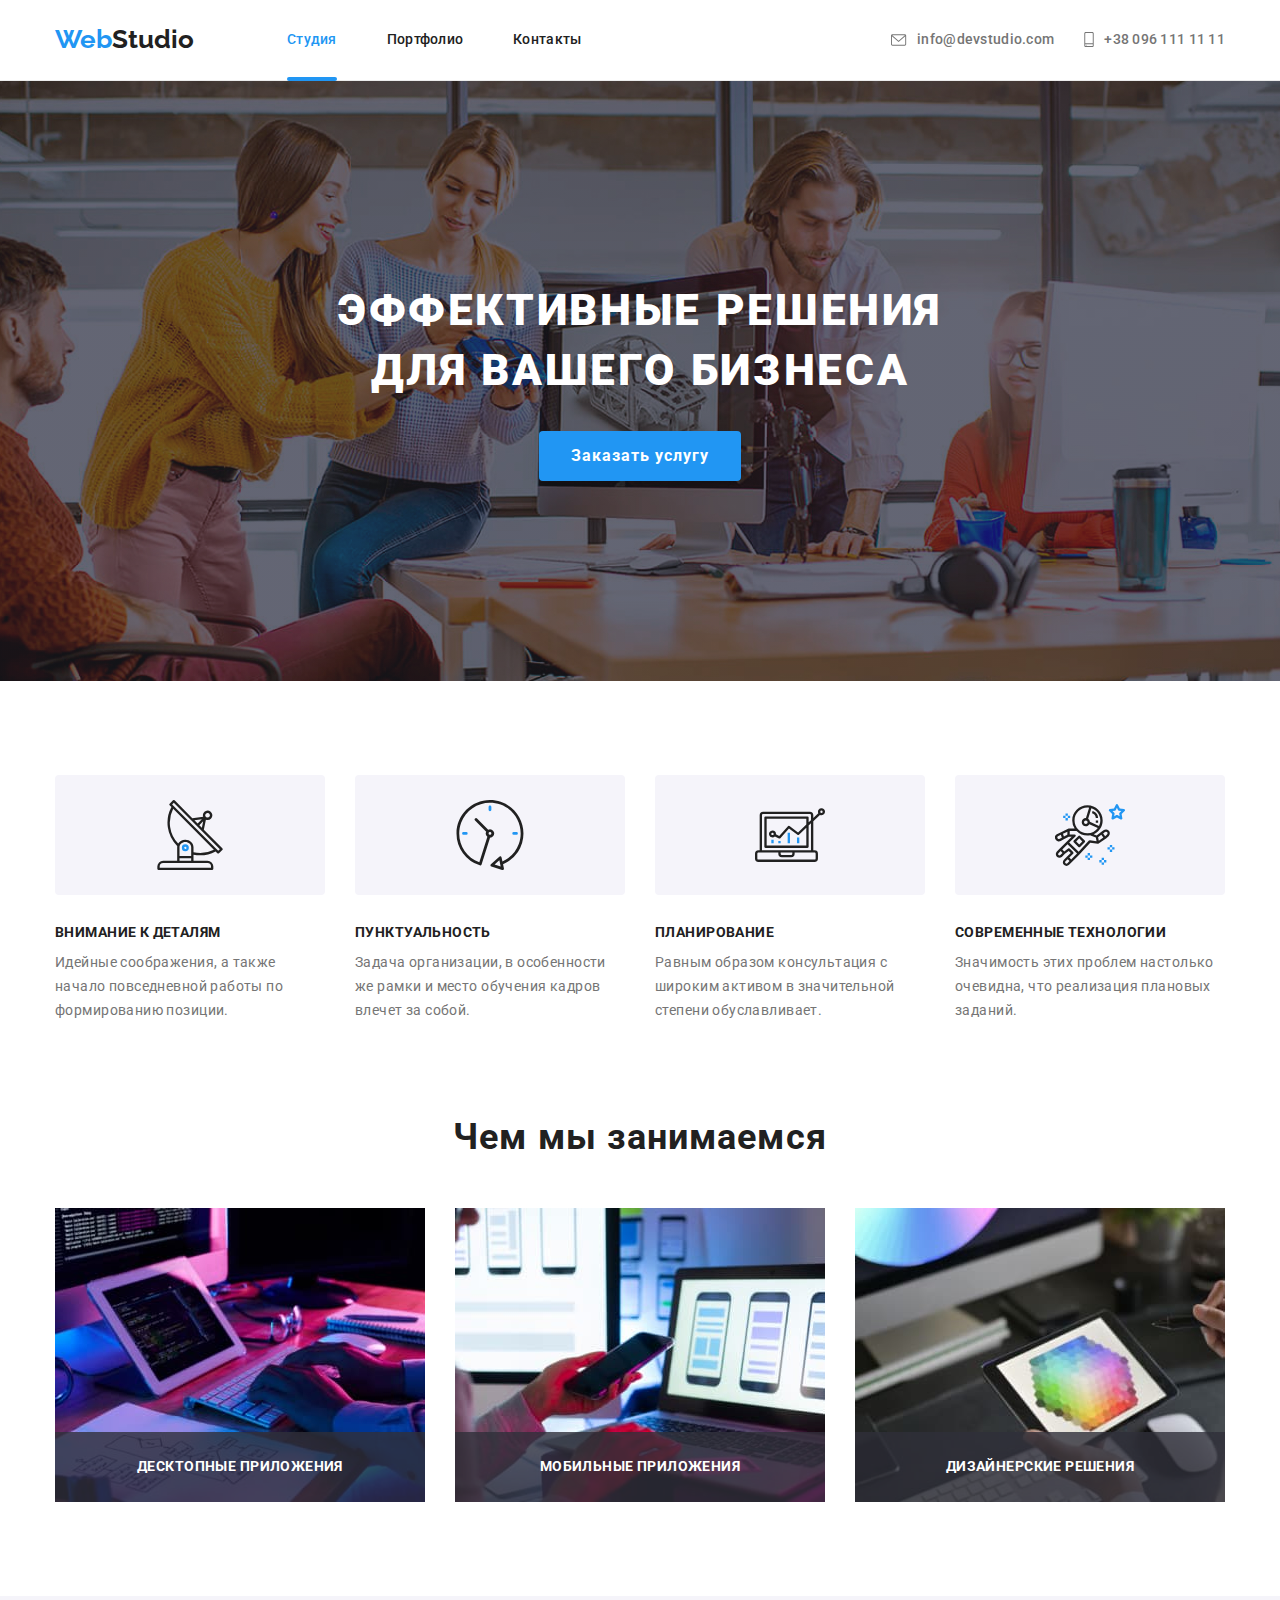
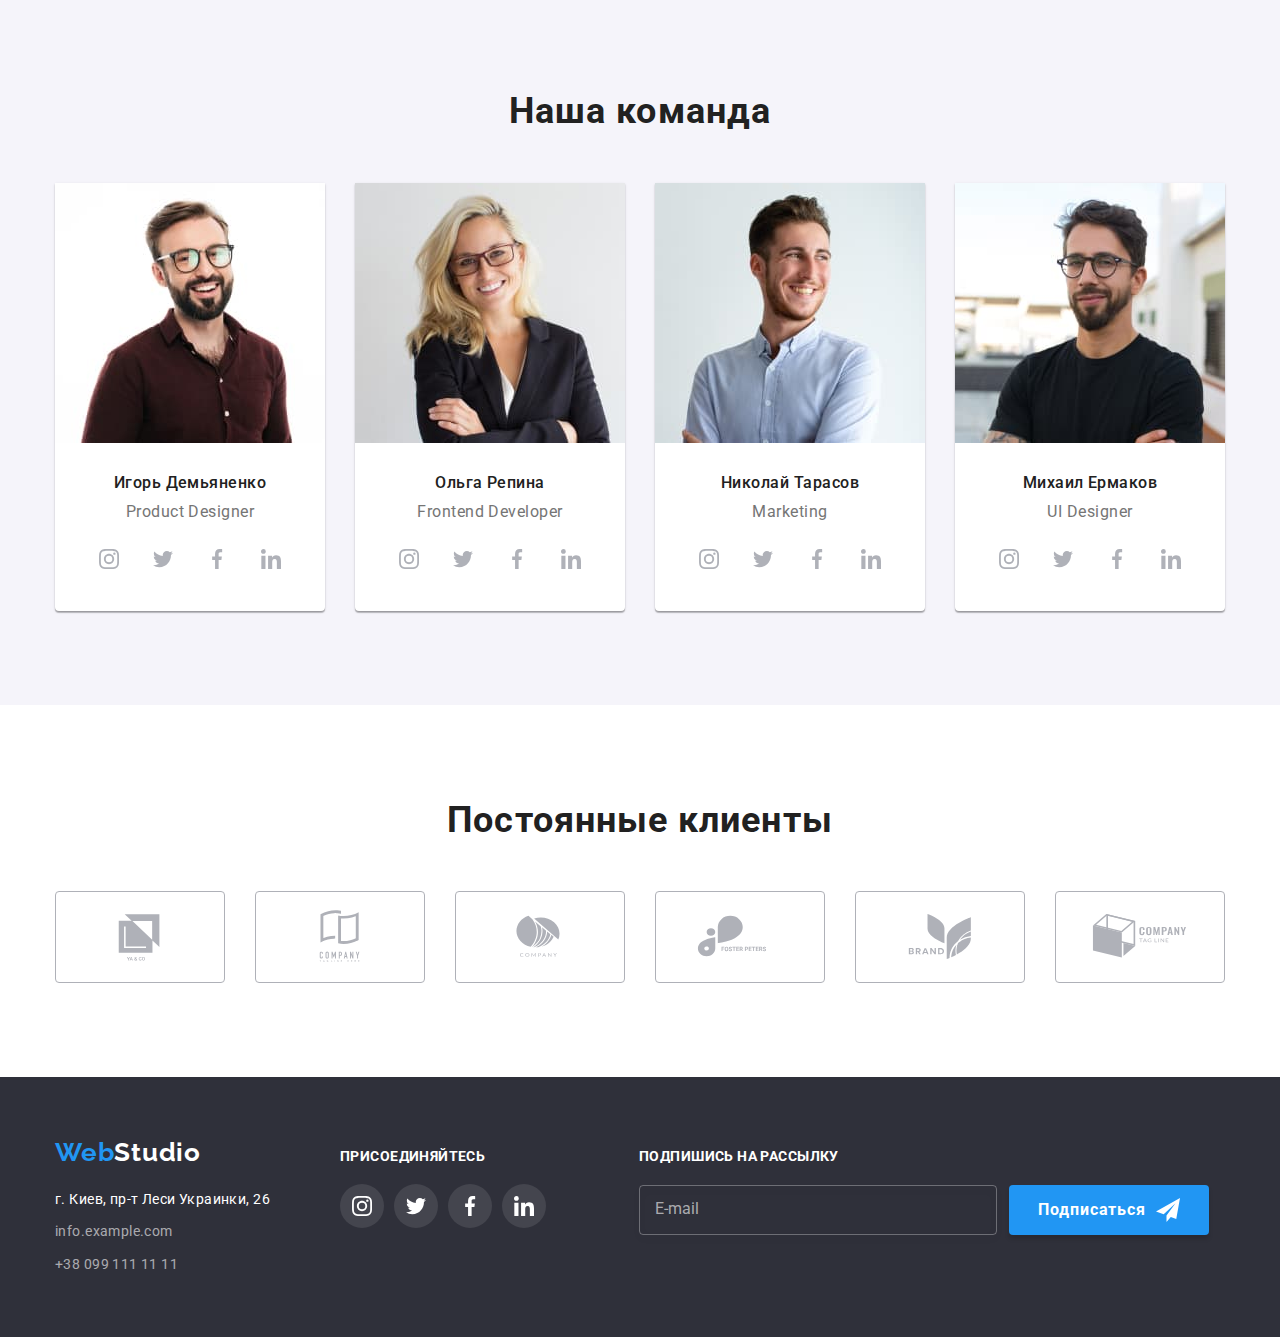
==== index.html @ 5f8ad471 "Initial commit" ====
<!DOCTYPE html>
<html lang="ru">
  <head>
    <meta charset="UTF-8" />
    <meta http-equiv="X-UA-Compatible" content="IE=edge" />
    <meta name="viewport" content="width=device-width, initial-scale=1.0" />
    <title>Студия</title>
    <link
      rel="stylesheet"
      href="https://cdnjs.cloudflare.com/ajax/libs/modern-normalize/1.1.0/modern-normalize.min.css"
      integrity="sha512-wpPYUAdjBVSE4KJnH1VR1HeZfpl1ub8YT/NKx4PuQ5NmX2tKuGu6U/JRp5y+Y8XG2tV+wKQpNHVUX03MfMFn9Q=="
      crossorigin="anonymous"
      referrerpolicy="no-referrer"
    />
    <link
      rel="stylesheet"
      href="https://cdnjs.cloudflare.com/ajax/libs/animate.css/4.1.1/animate.min.css"
    />
    <link link rel="stylesheet" href="./css/styles.css" />
    <link link rel="preconnect" href="https://fonts.googleapis.com" />
    <link link rel="preconnect" href="https://fonts.gstatic.com" crossorigin />
    <link
      link
      href="https://fonts.googleapis.com/css2?family=Raleway:wght@700&family=Roboto:wght@400;500;700;900&display=swap"
      rel="stylesheet"
    />
  </head>

  <body data-boody>
    <!--Header-->
    <header class="header">
      <div class="container container-top-line">
        <a class="logo header-logo link" href="./index.html">
          <span class="logo-accent">Web</span>Studio
        </a>
        <div class="header-content">
          <nav class="nav">
            <ul class="nav-list list">
              <li class="nav-list-item">
                <a class="nav-link link nav-link-active" href="./index.html"
                  >Студия</a
                >
              </li>
              <li class="nav-list-item">
                <a class="nav-link link" href="./portfolio.html">Портфолио</a>
              </li>
              <li class="nav-list-item">
                <a class="nav-link link" href="#contacts">Контакты</a>
              </li>
            </ul>
          </nav>
          <ul class="top-menu-contacts-list list">
            <li class="top-menu-contacts-item">
              <a
                class="top-menu-contacts-link link"
                href="mailto:info@devstudio.com"
              >
                <svg
                  class="top-menu-contacts-icon icon-envelope"
                  width="16px"
                  height="12px"
                >
                  <use href="./images/icons.svg#icon-envelope"></use>
                </svg>
                info@devstudio.com
              </a>
            </li>
            <li class="top-menu-contacts-item">
              <a class="top-menu-contacts-link link" href="tel:+380961111111">
                <svg
                  class="top-menu-contacts-icon icon-smartphone"
                  width="10px"
                  height="16px"
                >
                  <use href="./images/icons.svg#icon-smartphone"></use></svg
                >+38 096 111 11 11</a
              >
            </li>
          </ul>
        </div>
      </div>
    </header>
    <main class="main content">
      <!--Hero section -->
      <section class="hero">
        <div class="container hero-container">
          <h1 class="hero-title">Эффективные решения для вашего бизнеса</h1>
          <button type="button" class="hero-button btn" data-modal-open>
            Заказать услугу
          </button>
        </div>
      </section>
      <!--Benefits Section-->
      <section class="benefits section">
        <div class="container benefits-container">
          <h2 class="section-title hidden">Особенности</h2>
          <!--скрыто-->
          <ul class="benefits-list list">
            <!--benefits item 1-->
            <li class="benefits-item">
              <div class="benefits-svg-container">
                <svg class="benefits-item-icon" width="70px" height="70px">
                  <use href="./images/icons.svg#icon-antenna"></use>
                </svg>
              </div>
              <p class="benefits-item-title item-title">Внимание к деталям</p>
              <p class="benefits-item-text">
                Идейные соображения, а также начало повседневной работы по
                формированию позиции.
              </p>
            </li>
            <!--benefits item 2-->
            <li class="benefits-item">
              <div class="benefits-svg-container">
                <svg class="benefits-item-icon" width="70px" height="70px">
                  <use href="./images/icons.svg#icon-clock"></use>
                </svg>
              </div>
              <p class="benefits-item-title item-title">Пунктуальность</p>
              <p class="benefits-item-text">
                Задача организации, в особенности же рамки и место обучения
                кадров влечет за собой.
              </p>
            </li>
            <!--benefits item 3-->
            <li class="benefits-item">
              <div class="benefits-svg-container">
                <svg class="benefits-item-icon" width="70px" height="70px">
                  <use href="./images/icons.svg#icon-diagram"></use>
                </svg>
              </div>
              <p class="benefits-item-title item-title">Планирование</p>
              <p class="benefits-item-text">
                Равным образом консультация с широким активом в значительной
                степени обуславливает.
              </p>
            </li>
            <!--benefits item 4-->
            <li class="benefits-item">
              <div class="benefits-svg-container">
                <svg class="benefits-item-icon" width="70px" height="70px">
                  <use href="./images/icons.svg#icon-astronaut"></use>
                </svg>
              </div>
              <p class="benefits-item-title item-title">
                Современные технологии
              </p>
              <p class="benefits-item-text">
                Значимость этих проблем настолько очевидна, что реализация
                плановых заданий.
              </p>
            </li>
          </ul>
        </div>
      </section>
      <!--Activities Section-->
      <section class="activities section">
        <div class="container activities-container">
          <h2 class="section-title">Чем мы занимаемся</h2>
          <ul class="activities-list list">
            <li class="activities-item">
              <img
                class="activities-img"
                src="./images/Activities/box1.jpg"
                alt="box1"
                width="370"
                height="294"
              />
              <h3 class="activities-item-title item-title">
                Десктопные приложения
              </h3>
            </li>
            <li class="activities-item">
              <img
                class="activities-img"
                src=".//images/Activities/box2.jpg"
                alt="box2"
                width="370"
                height="294"
              />
              <h3 class="activities-item-title item-title">
                Мобильные приложения
              </h3>
            </li>
            <li class="activities-item">
              <img
                class="activities-img"
                src="./images/Activities/box3.jpg"
                alt="box3"
                width="370"
                height="294"
              />
              <h3 class="activities-item-title item-title">
                Дизайнерские решения
              </h3>
            </li>
          </ul>
        </div>
      </section>
      <!--Team Section-->
      <section class="team section">
        <div class="container team-container">
          <h2 class="section-title">Наша команда</h2>
          <ul class="team-list list">
            <!--Team-card 1-->
            <li class="team-card">
              <img
                src="./images/team/productdesigner.jpg"
                alt="Игорь Демьяненко"
                class="team-img"
                width="270"
                height="260"
              />
              <h3 class="team-card-name">Игорь Демьяненко</h3>
              <p lang="en" class="team-card-position">Product Designer</p>
              <ul class="social-links list">
                <li class="social-links-item">
                  <a
                    class="social-link"
                    href="#"
                    aria-label="Instagram"
                    target="-blank"
                    rel="noopener noreferrer"
                    target="-blank"
                    rel="noopener noreferrer"
                  >
                    <svg class="social-link-icon" width="20px" height="20px">
                      <use href="./images/icons.svg#icon-instagram"></use>
                    </svg>
                  </a>
                </li>
                <li class="social-links-item">
                  <a
                    href="#"
                    class="social-link"
                    aria-label="Twitter"
                    target="-blank"
                    rel="noopener noreferrer"
                  >
                    <svg class="social-link-icon" width="20px" height="20px">
                      <use href="./images/icons.svg#icon-twitter"></use>
                    </svg>
                  </a>
                </li>
                <li class="social-links-item">
                  <a
                    href="#"
                    class="social-link"
                    aria-label="Facebook"
                    target="-blank"
                    rel="noopener noreferrer"
                  >
                    <svg class="social-link-icon" width="20px" height="20px">
                      <use href="./images/icons.svg#icon-facebook"></use>
                    </svg>
                  </a>
                </li>
                <li class="social-links-item">
                  <a
                    href="#"
                    class="social-link"
                    aria-label="Linkedin"
                    target="-blank"
                    rel="noopener noreferrer"
                  >
                    <svg class="social-link-icon" width="20px" height="20px">
                      <use href="./images/icons.svg#icon-linkedin"></use>
                    </svg>
                  </a>
                </li>
              </ul>
            </li>
            <!--Team-card 2-->
            <li class="team-card">
              <img
                src="./images/team/fronenddeveloper.jpg"
                alt="Ольга Репина"
                class="team-img"
                width="270"
                height="260"
              />
              <h3 class="team-card-name">Ольга Репина</h3>
              <p lang="en" class="team-card-position">Frontend Developer</p>
              <ul class="social-links list">
                <li class="social-links-item">
                  <a
                    class="social-link"
                    href="#"
                    aria-label="Instagram"
                    target="-blank"
                    rel="noopener noreferrer"
                  >
                    <svg class="social-link-icon" width="20px" height="20px">
                      <use href="./images/icons.svg#icon-instagram"></use>
                    </svg>
                  </a>
                </li>
                <li class="social-links-item">
                  <a
                    href="#"
                    class="social-link"
                    aria-label="Twitter"
                    target="-blank"
                    rel="noopener noreferrer"
                  >
                    <svg class="social-link-icon" width="20px" height="20px">
                      <use href="./images/icons.svg#icon-twitter"></use>
                    </svg>
                  </a>
                </li>
                <li class="social-links-item">
                  <a
                    href="#"
                    class="social-link"
                    aria-label="Facebook"
                    target="-blank"
                    rel="noopener noreferrer"
                  >
                    <svg class="social-link-icon" width="20px" height="20px">
                      <use href="./images/icons.svg#icon-facebook"></use>
                    </svg>
                  </a>
                </li>
                <li class="social-links-item">
                  <a
                    href="#"
                    class="social-link"
                    aria-label="Linkedin"
                    target="-blank"
                    rel="noopener noreferrer"
                  >
                    <svg class="social-link-icon" width="20px" height="20px">
                      <use href="./images/icons.svg#icon-linkedin"></use>
                    </svg>
                  </a>
                </li>
              </ul>
            </li>
            <!--Team-card 3-->
            <li class="team-card">
              <img
                src="./images/team/marketing.jpg"
                alt="Николай Тарасов"
                class="team-img"
                width="270"
                height="260"
              />
              <h3 class="team-card-name">Николай Тарасов</h3>
              <p lang="en" class="team-card-position">Marketing</p>
              <ul class="social-links list">
                <li class="social-links-item">
                  <a
                    class="social-link"
                    href="#"
                    aria-label="Instagram"
                    target="-blank"
                    rel="noopener noreferrer"
                  >
                    <svg class="social-link-icon" width="20px" height="20px">
                      <use href="./images/icons.svg#icon-instagram"></use>
                    </svg>
                  </a>
                </li>
                <li class="social-links-item">
                  <a
                    href="#"
                    class="social-link"
                    aria-label="Twitter"
                    target="-blank"
                    rel="noopener noreferrer"
                  >
                    <svg class="social-link-icon" width="20px" height="20px">
                      <use href="./images/icons.svg#icon-twitter"></use>
                    </svg>
                  </a>
                </li>
                <li class="social-links-item">
                  <a
                    href="#"
                    class="social-link"
                    aria-label="Facebook"
                    target="-blank"
                    rel="noopener noreferrer"
                  >
                    <svg class="social-link-icon" width="20px" height="20px">
                      <use href="./images/icons.svg#icon-facebook"></use>
                    </svg>
                  </a>
                </li>
                <li class="social-links-item">
                  <a
                    href="#"
                    class="social-link"
                    aria-label="Linkedin"
                    target="-blank"
                    rel="noopener noreferrer"
                  >
                    <svg class="social-link-icon" width="20px" height="20px">
                      <use href="./images/icons.svg#icon-linkedin"></use>
                    </svg>
                  </a>
                </li>
              </ul>
            </li>
            <!--Team-card 4-->
            <li class="team-card">
              <img
                src="./images/team/uidesigner.jpg"
                alt="Михаил Ермаков"
                class="team-img"
                width="270"
                height="260"
              />
              <h3 class="team-card-name">Михаил Ермаков</h3>
              <p lang="en" class="team-card-position">UI Designer</p>
              <ul class="social-links list">
                <li class="social-links-item">
                  <a
                    class="social-link"
                    href="#"
                    aria-label="Instagram"
                    target="-blank"
                    rel="noopener noreferrer"
                  >
                    <svg class="social-link-icon" width="20px" height="20px">
                      <use href="./images/icons.svg#icon-instagram"></use>
                    </svg>
                  </a>
                </li>
                <li class="social-links-item">
                  <a href="#" class="social-link" aria-label="Twitter">
                    <svg class="social-link-icon" width="20px" height="20px">
                      <use
                        href="./images/icons.svg#icon-twitter"
                        target="-blank"
                        rel="noopener noreferrer"
                      ></use>
                    </svg>
                  </a>
                </li>
                <li class="social-links-item">
                  <a
                    href="#"
                    class="social-link"
                    aria-label="Facebook"
                    target="-blank"
                    rel="noopener noreferrer"
                  >
                    <svg class="social-link-icon" width="20px" height="20px">
                      <use href="./images/icons.svg#icon-facebook"></use>
                    </svg>
                  </a>
                </li>
                <li class="social-links-item">
                  <a
                    href="#"
                    class="social-link"
                    aria-label="Linkedin"
                    target="-blank"
                    rel="noopener noreferrer"
                  >
                    <svg class="social-link-icon" width="20px" height="20px">
                      <use href="./images/icons.svg#icon-linkedin"></use>
                    </svg>
                  </a>
                </li>
              </ul>
            </li>
          </ul>
        </div>
      </section>
      <!--Clients-->
      <section class="clients section">
        <div class="container clients-container">
          <h2 class="section-title">Постоянные клиенты</h2>
          <ul class="clients-list list">
            <li class="clients-item">
              <a
                href=""
                class="clients-link"
                aria-label="client1"
                target="-blank"
                rel="noopener noreferrer"
              >
                <svg class="clients-logo" width="106px" height="60px">
                  <use href="./images/icons.svg#icon-client-1"></use>
                </svg>
              </a>
            </li>
            <li class="clients-item">
              <a
                href=""
                class="clients-link"
                aria-label="client2"
                target="-blank"
                rel="noopener noreferrer"
              >
                <svg class="clients-logo" width="106px" height="60px">
                  <use href="./images/icons.svg#icon-client-2"></use>
                </svg>
              </a>
            </li>
            <li class="clients-item">
              <a
                href=""
                class="clients-link"
                aria-label="client3"
                target="-blank"
                rel="noopener noreferrer"
              >
                <svg class="clients-logo" width="106px" height="60px">
                  <use href="./images/icons.svg#icon-client-3"></use>
                </svg>
              </a>
            </li>
            <li class="clients-item">
              <a
                href=""
                class="clients-link"
                aria-label="client4"
                target="-blank"
                rel="noopener noreferrer"
              >
                <svg class="clients-logo" width="106px" height="60px">
                  <use href="./images/icons.svg#icon-client-4"></use>
                </svg>
              </a>
            </li>
            <li class="clients-item">
              <a
                href=""
                class="clients-link"
                aria-label="client5"
                target="-blank"
                rel="noopener noreferrer"
              >
                <svg class="clients-logo" width="106px" height="60px">
                  <use href="./images/icons.svg#icon-client-5"></use>
                </svg>
              </a>
            </li>
            <li class="clients-item">
              <a
                href=""
                class="clients-link"
                aria-label="client6"
                target="-blank"
                rel="noopener noreferrer"
              >
                <svg class="clients-logo" width="106px" height="60px">
                  <use href="./images/icons.svg#icon-client-6"></use>
                </svg>
              </a>
            </li>
          </ul>
        </div>
      </section>
    </main>
    <!--Footer-->
    <footer class="footer" id="contacts">
      <div class="container footer-container">
        <div class="footer-contacts-conteiner">
          <a class="logo footer-logo link" href="./index.html">
            <span class="logo-accent">Web</span>Studio
          </a>
          <address class="footer-address">
            <ul class="footer-list list">
              <li class="footer-item">
                <a
                  href="https://goo.gl/maps/AorqNfxdtR1ALaBC8"
                  target="-blank"
                  rel="noopener noreferrer"
                  class="footer-contacts-item link"
                  >г. Киев, пр-т Леси Украинки, 26</a
                >
              </li>
              <li class="footer-item">
                <a
                  class="footer-contacts-link link"
                  href="mailto:info.example.com"
                  >info.example.com</a
                >
              </li>
              <li class="footer-item">
                <a class="footer-contacts-link link" href="tel:+380991111111">
                  +38 099 111 11 11</a
                >
              </li>
            </ul>
          </address>
        </div>
        <div class="footer-social-links-container">
          <strong class="footer-action">присоединяйтесь</strong>
          <ul class="social-links list">
            <li class="social-links-item">
              <a
                class="footer-social-link"
                href="#"
                aria-label="Instagram"
                target="-blank"
                rel="noopener noreferrer"
              >
                <svg
                  class="social-link-icon footer-icon"
                  width="20px"
                  height="20px"
                >
                  <use href="./images/icons.svg#icon-instagram"></use>
                </svg>
              </a>
            </li>
            <li class="social-links-item">
              <a
                href="#"
                class="footer-social-link"
                aria-label="Twitter"
                target="-blank"
                rel="noopener noreferrer"
              >
                <svg
                  class="social-link-icon footer-icon"
                  width="20px"
                  height="20px"
                >
                  <use href="./images/icons.svg#icon-twitter"></use>
                </svg>
              </a>
            </li>
            <li class="social-links-item">
              <a
                href="#"
                class="footer-social-link"
                aria-label="Facebook"
                target="-blank"
                rel="noopener noreferrer"
              >
                <svg
                  class="social-link-icon footer-icon"
                  width="20px"
                  height="20px"
                >
                  <use href="./images/icons.svg#icon-facebook"></use>
                </svg>
              </a>
            </li>
            <li class="social-links-item">
              <a
                href="#"
                class="footer-social-link"
                aria-label="Linkedin"
                target="-blank"
                rel="noopener noreferrer"
              >
                <svg
                  class="social-link-icon footer-icon"
                  width="20px"
                  height="20px"
                >
                  <use href="./images/icons.svg#icon-linkedin"></use>
                </svg>
              </a>
            </li>
          </ul>
        </div>
        <!-- Footer form -->
        <div class="footer-form-container">
          <form class="footer-form">
            <b class="footer-action"> Подпишись на рассылку </b>
            <div class="footer-form-subscription">
              <input
                type="email"
                id="footerEmail"
                class="footer-form-email-input"
                name="footerEmail"
                placeholder=" "
              />
              <label class="footer-form-email-label" for="footerEmail"
                >E-mail</label
              >
              <button type="submit" class="footer-form-btn btn">
                <span>Подписаться</span>
                <svg class="icon-send" width="24" height="24">
                  <use href="./images/icons.svg#icon-send"></use>
                </svg>
              </button>
            </div>
          </form>
        </div>  
      </div>
    </footer>
    <!-- Modal form -->
    <div class="backdrop is-hidden" data-modal>
      <div class="backdrop-inner">
        <form class="modal-form" autocomplete="on" novalidate>
          <button class="modal-form-btn-close" data-modal-close>
            <svg class="icon-close" width="18px" height="18px">
              <use href="./images/icons.svg#icon-close"></use>
            </svg>
          </button>
          <b class="modal-form-action-text"
            >Оставьте свои данные, мы вам перезвоним</b
          >
          <div class="modal-form-input-container">
            <input
              id="modalname"
              class="modal-form-input"
              type="text"
              name="modalname"
              placeholder=""
            />
            <label for="modalname" class="modal-form-label">Имя</label>
            <svg class="modal-form-input-icon" width="12" height="12">
              <use href="./images/icons.svg#icon-person"></use>
            </svg>
          </div>
          <div class="modal-form-input-container">
            <input
              id="modalphone"
              class="modal-form-input"
              type="tel"
              name="modalphone"
              placeholder=""
            />
            <label for="modalphone" class="modal-form-label">Телефон</label>
            <svg class="modal-form-input-icon" width="13" height="13">
              <use href="./images/icons.svg#icon-phone"></use>
            </svg>
          </div>
          <div class="modal-form-input-container">
            <input
              id="modalemail"
              class="modal-form-input"
              type="email"
              name="modalemail"
              placeholder=""
            />
            <label for="modalemail" class="modal-form-label">Почта</label>
            <svg class="modal-form-input-icon" width="15" height="12">
              <use href="./images/icons.svg#icon-email"></use>
            </svg>
          </div>
          <div class="modal-form-input-container modal-form-input-container-comment">
            <textarea
              id="modalcomment"
              class="modal-form-input modal-form-comment"
              name="modalcomment"
              cols="30"
              rows="10"
              placeholder="Введите текст"
            ></textarea>
            <label for="modalcomment" class="modal-form-label"
              >Комментарий</label
            >
          </div>
          <div class="license-agreement">
            <label class="modal-license">
              <input
                class="license-checkbox visually-hidden"
                type="checkbox"
                name="modal-license"
                />
              <span class="form-icon-check">
                <svg class="icon-check" width="16px" height="15px">
                  <use class="checked"
                  href="./images/icons.svg#icon-check"></use>
                  <use class="nochecked"
                  href="./images/icons.svg#icon-checkbox"></use>
                </svg>
              </span>
              <span class="label-inner">
                Соглашаюсь с рассылкой и принимаю
                <a
                  class="license-agreement-link link"
                  href=""
                  rel="noopener noreferrer"
                >
                  Условия договора
                </a>
              </span>
            </label>
          </div>
          <button class="btn btn-send" type="submit">Отправить</button>
        </form>
      </div>
    </div>
    <script src="./js/modal.js"></script>
  </body>
</html>
---- css/styles.css ----
:root {
  --accent: #2196f3;
  --main-bg: #ffffff;
  --secondary-bg: #f5f4fa;
  --main-text: #212121;
  --secondary-text: #757575;
  --light-text: #ffffff;
  --footer-contacts: rgba(255, 255, 255, 0.6);
  --footer-bg: #2f303a;
  --nav-underline: #ececec;
  --item-border: #eeeeee;
  --social-links: #afb1b8;
  --hero-bg: #c4c4c4;
  /* fonts */
  --main-font: 'Roboto';
  --secondary-font: 'Raleway';
  /* animation */
  --animation: 250ms cubic-bezier(0.4, 0, 0.2, 1);
}

*,
*::before,
*::after {
  box-sizing: border-box;
}

body {
  font-family: var(--main-font), sans-serif;
  font-size: 16px;
  line-height: 1.15;
  color: var(--main-text);
  background-color: var(--main-bg);
  margin: 0;
}

.no-scroll {
  overflow: hidden;
}

h1,
h2,
h3,
p {
  margin: 0;
  pointer-events: none;
}

.hidden {
  position: absolute;
  width: 1px;
  height: 1px;
  margin: -1px;
  border: 0;
  padding: 0;
  white-space: nowrap;
  clip-path: inset(100%);
  clip: rect(0 0 0 0);
  overflow: hidden;
}

.visually-hidden {
  position: absolute;
  white-space: nowrap;
  width: 1px;
  height: 1px;
  overflow: hidden;
  border: 0;
  padding: 0;
  clip: rect(0 0 0 0);
  clip-path: inset(50%);
  margin: -1px;
}

img {
  width: 100%;
  display: block;
}

.btn {
  font-family: inherit;
  text-transform: none;
  border-style: none;
  border-radius: 4px;
}

.list {
  list-style: none;
  margin: 0;
  padding: 0;
  display: flex;
  flex-direction: row;
}

.link {
  text-decoration: none;
  color: var(--main-text);
}

.container {
  margin-left: auto;
  margin-right: auto;
  width: 1200px;
  padding-left: 15px;
  padding-right: 15px;
}

.section {
  padding: 94px 0px;
}

/* Header section */

.header {
  background-color: var(--main-bg);
  border-bottom: 1px solid var(--nav-underline);
}

.header {
  width: 100%;
  display: flex;
  align-items: center;
  justify-content: start;
}

.container-top-line {
  display: flex;
  align-items: center;
}

.header-content {
  margin-left: 93px;
  width: 100%;
  display: flex;
  flex-direction: row;
  align-items: center;
  justify-content: space-between;
}

.nav-list-item {
  display: flex;
  margin-right: 50px;
}
.nav-list-item:last-child {
  margin-right: 0;
}

/* contacts link */

.top-menu-contacts-list {
  margin-left: auto;
  width: auto;
  display: flex;
}

.top-menu-contacts-item {
  margin-right: 30px;
  justify-content: flex-start;
  display: flex;
  align-items: center;
}
.top-menu-contacts-item:last-child {
  margin-right: 0;
}

.top-menu-contacts-icon {
  fill: currentColor;
  margin-right: 10px;

  transition: color 250ms cubic-bezier(0.4, 0, 0.2, 1);
}

.nav-link,
.top-menu-contacts-link {
  font-style: normal;
  font-weight: 500;
  font-size: 14px;
  line-height: 1.14;
  letter-spacing: 0.02em;

  transition: color 250ms cubic-bezier(0.4, 0, 0.2, 1);
}
.nav-link {
  color: var(--main-text);
  padding-top: 32px;
  padding-bottom: 32px;

  position: relative;
}

.nav-link-active {
  color: var(--accent);
}

.nav-link-active::after {
  content: '';
  display: block;

  width: 100%;
  height: 4px;

  background-color: var(--accent);
  border-radius: 2px;

  bottom: auto;
  top: 77px;

  position: absolute;
}

.top-menu-contacts-link {
  color: var(--secondary-text);

  display: flex;
  align-items: center;
}

/* Hover */

.top-menu-contacts-link:hover,
.nav-link:hover,
.footer-contacts-link:hover,
.footer-contacts-item:hover,
.top-menu-contacts-link:focus,
.nav-link:focus,
.footer-contacts-link:focus,
.footer-contacts-item:focus,
.top-menu-contacts-icon:hover,
.top-menu-contacts-icon:focus {
  outline: none;
  border: none;
  color: var(--accent);
}

.hero-button,
.filters-button:hover,
.hero-button,
.filters-button:focus {
  outline: none;
  cursor: pointer;
}

.filters-button:hover,
.filters-button:focus {
  background-color: var(--accent);
  box-shadow: 0px 3px 1px rgba(0, 0, 0, 0.1), 0px 1px 2px rgba(0, 0, 0, 0.08),
    0px 2px 2px rgba(0, 0, 0, 0.12);
  color: var(--light-text);
}

.projects-item:hover,
.projects-item:focus {
  box-shadow: 0px 1px 1px rgba(0, 0, 0, 0.12), 0px 4px 4px rgba(0, 0, 0, 0.06),
    1px 4px 6px rgba(0, 0, 0, 0.16);
}

/* Logo */

.logo {
  width: 145px;
  height: 31px;
  display: flex;
  font-size: 26px;
  line-height: 1.2;
  font-family: var(--secondary-font), sans-serif;
  font-weight: 700;
}

.logo-accent {
  color: var(--accent);
}

/* Hero section */
.hero {
  width: 100%;
  min-height: 600px;

  display: flex;
  align-items: center;

  background-image: linear-gradient(to left bottom, rgba(47, 48, 58, 0.4), rgba(47, 48, 58, 0.4)),
    url(../images/BG/Img.jpg);
  background-repeat: no-repeat, no-repeat, no-repeat;
  background-size: 1600px;
  background-color: var(--hero-bg);

  background-position: 50% 50%;
}

.hero-container {
  max-width: 696px;
  margin: auto;
}

.hero-container {
  display: flex;
  flex-direction: column;
}

.hero-title {
  font-style: normal;
  font-weight: 900;
  font-size: 44px;
  line-height: 1.36;
  color: var(--light-text);
  text-align: center;
  letter-spacing: 0.06em;
  text-transform: uppercase;
}

.hero-title {
  margin-bottom: 30px;
}

/* hero button */

.hero-button {
  font-style: normal;
  font-weight: 700;
  line-height: 1.875;
  font-size: 16px;
  background-color: var(--accent);
  box-shadow: 0px 4px 4px rgba(0, 0, 0, 0.15);
  letter-spacing: 0.06em;
  color: var(--light-text);
}

.hero-button {
  margin-left: auto;
  margin-right: auto;
  padding: 10px 32px;
}

.hero-button {
  display: block;
}

/* Section title */
.section-title {
  font-style: normal;
  font-weight: 700;
  font-size: 36px;
  line-height: 1.17;
  text-align: center;
  letter-spacing: 0.03em;
}
.section-title {
  text-align: center;
  margin-bottom: 50px;
}

/* Benefits section */

.benefits-item {
  margin-right: 30px;
  width: calc((100% - (4 - 1) * 30px) / 4);
}

.benefits-item:last-child {
  margin-right: 0;
}

.benefits-item-title {
  text-align: left;
  margin-bottom: 10px;
}

.item-title {
  font-style: normal;
  font-weight: 700;
  font-size: 14px;
  line-height: 1.14;
  letter-spacing: 0.03em;
  text-transform: uppercase;
}

.benefits-item-text {
  font-size: 14px;
  line-height: 1.7;
  letter-spacing: 0.03em;
  color: var(--secondary-text);
}

.benefits-svg-container {
  margin-bottom: 30px;
  padding-top: 25px;
  padding-bottom: 25px;

  display: flex;
  align-items: center;
  justify-content: center;
  background-color: var(--secondary-bg);
  border-radius: 4px;
}

/* Activities section */

.activities {
  display: flex;
  flex-wrap: wrap;
  padding-top: 0;
}

.activities-item {
  margin-right: 30px;
  width: calc((100% - (3 - 1) * 30px) / 3);
  position: relative;
}

.activities-item:last-child {
  margin-right: 0;
}

.activities-item-title {
  position: absolute;
  width: 100%;
  bottom: 0;
  padding-top: 27px;
  padding-bottom: 27px;
  background-color: rgba(47, 48, 58, 0.8);
  text-align: center;
  color: var(--light-text);
}

/* Team Section */

.team {
  background-color: var(--secondary-bg);
  padding-bottom: 94px;
}

.team-card:last-child {
  margin-right: 0px;
}
.team-card {
  margin-right: 30px;
  box-shadow: 0px 1px 3px rgba(0, 0, 0, 0.12), 0px 1px 1px rgba(0, 0, 0, 0.14),
    0px 2px 1px rgba(0, 0, 0, 0.2);
  border-radius: 0px 0px 4px 4px;
  text-align: center;
  padding-bottom: 30px;
  width: calc((100% - (4 - 1) * 30px) / 4);
  background-color: var(--main-bg);
}

.team-img {
  margin-bottom: 30px;
}

.team-card-name {
  margin-bottom: 10px;
}

.team-card-position {
  margin-bottom: 16px;
}
.team-card-name,
.team-card-position {
  font-style: normal;
  font-size: 16px;
  line-height: 1.19;
  text-align: center;
  letter-spacing: 0.03em;
}
.team-card-name {
  font-weight: 500;
}
.team-card-position,
.projets-description {
  color: var(--secondary-text);
}

.social-links {
  display: flex;
  flex-direction: row;
  justify-content: center;
}

.social-links-item:not(:last-child) {
  margin-right: 10px;
}

.social-link {
  width: 44px;
  height: 44px;

  display: flex;
  justify-content: center;
  align-items: center;

  color: var(--social-links);
  background-color: var(--main-bg);
  border-radius: 50%;

  transition: color 250ms cubic-bezier(0.4, 0, 0.2, 1),
    background-color 250ms cubic-bezier(0.4, 0, 0.2, 1);
}

.social-link:hover,
.social-link:focus {
  outline: none;
  border: none;
  color: var(--light-text);
  background-color: var(--accent);
}

.social-link-icon {
  fill: currentColor;
}

/* Portfolio filters */

.filters-container {
  display: flex;
  justify-content: center;
  flex-wrap: wrap;
  margin-bottom: 50px;
}

.filters-list {
  flex-wrap: wrap;
}
.filters-item {
  display: flex;
}
.filters-button {
  font-style: normal;
  font-weight: 500;
  font-size: 16px;
  line-height: 1.6;
  text-align: center;
  letter-spacing: 0.03em;
  background-color: var(--secondary-bg);
  padding: 6px 22px;

  transition: color 250ms cubic-bezier(0.4, 0, 0.2, 1),
    background-color 250ms cubic-bezier(0.4, 0, 0.2, 1),
    box-shadow 250ms cubic-bezier(0.4, 0, 0.2, 1);
}

.filters-item:not(:last-child) {
  margin-right: 8px;
}
/* Ptojects section */

.projects-list {
  flex-wrap: wrap;
  align-items: flex-start;
}
.projects-item {
  width: calc((100% - (3 - 1) * 30px) / 3);
  display: flex;
  flex-direction: column;
  border: 1px solid #eeeeee;

  transition: box-shadow 250ms cubic-bezier(0.4, 0, 0.2, 1);
}

.projects-item:not(:nth-child(3n)) {
  margin-right: 30px;
}

.projects-item:not(:nth-last-child(-n + 3)) {
  margin-bottom: 30px;
}

/* Overlay*/
.projects-picture {
  position: relative;
}

.overlay {
  font-family: var(--main-font);
  font-size: 18px;
  line-height: 1.56;
  font-weight: 400;
}

.overlay {
  position: absolute;
  overflow: hidden;
  width: 100%;
  height: 0;

  bottom: 0;
  padding: 0;

  background-color: rgba(33, 150, 243, 0.9);
  color: var(--light-text);

  transition: height 250ms cubic-bezier(0.4, 0, 0.2, 1), padding 250ms cubic-bezier(0.4, 0, 0.2, 1);
}

.projects-item:hover .overlay,
.projects-item:focus .overlay {
  height: 100%;
  padding: 63px 24px;
}

.projects-card {
  text-align: left;
  border-left: 1px solid #eeeeee;
  border-right: 1px solid #eeeeee;
  border-bottom: 1px solid #eeeeee;
  padding: 20px 24px;
}
.projects-name {
  font-style: normal;
  font-weight: 700;
  font-size: 18px;
  line-height: 2;
  letter-spacing: 0.06em;
  margin-bottom: 4px;
}

.projets-description {
  line-height: 1.88;
  letter-spacing: 0.03em;
}
/* clients */

.clients-list {
  display: flex;
}

.clients-item {
  margin-right: 30px;
  width: calc((100% - (6 - 1) * 30px) / 6);
}

.clients-item:last-child {
  margin-right: 0;
}

.clients-link {
  width: 170px;
  height: 92px;

  display: flex;
  align-items: center;
  justify-content: center;

  color: var(--social-links);
  border: 1px solid var(--social-links);
  border-radius: 4px;

  transition: color 250ms cubic-bezier(0.4, 0, 0.2, 1),
    border-color 250ms cubic-bezier(0.4, 0, 0.2, 1);
}

.clients-link:hover,
.clients-link:focus {
  border-color: var(--accent);
  color: var(--accent);
  outline: none;
}

.clients-logo {
  fill: currentColor;
}
/* Footer */
.footer {
  background-color: var(--footer-bg);
  padding-top: 60px;
  padding-bottom: 60px;
}

.footer-container {
  display: flex;
  text-align: left;
  flex-direction: row;
  align-items: baseline;
}

.footer-list {
  flex-direction: column;
}

.footer-item {
  margin-bottom: 9px;
}

.footer-item:last-child {
  margin-bottom: 0px;
}

.footer-logo {
  font-style: normal;
  font-weight: 700;
  font-size: 26px;
  line-height: 1.19;
  letter-spacing: 0.03em;
  color: var(--light-text);
  margin-bottom: 20px;
}

.footer-contacts-item,
.footer-contacts-link {
  font-style: normal;
  font-weight: 400;
  font-size: 14px;
  line-height: 1.7;
  letter-spacing: 0.03em;
}

.footer-contacts-item {
  color: var(--light-text);

  transition: color 250ms cubic-bezier(0.4, 0, 0.2, 1);
}

.footer-contacts-link {
  color: rgba(255, 255, 255, 0.6);

  transition: color 250ms cubic-bezier(0.4, 0, 0.2, 1);
}

.footer-social-links-container {
  width: 206px;
  margin-left: 70px;
  display: flex;
  flex-direction: column;
}
.footer-form-container {
  width: 570px;
  margin-left: 93px;
  display: flex;
  flex-direction: column;
}

.footer-form-subscription {
  margin-top: 20px;
  width: 570px;
  display: flex;
  flex-wrap: wrap;
  justify-content: start;
  gap: 12px;
  position: relative;
}

.footer-action {
  margin-bottom: 20px;

  font-weight: 700;
  font-size: 14px;
  line-height: 16px;
  letter-spacing: 0.03em;
  text-transform: uppercase;

  color: var(--light-text);
}

.footer-social-link {
  width: 44px;
  height: 44px;

  display: flex;
  justify-content: center;
  align-items: center;

  color: var(--light-text);
  background-color: rgba(255, 255, 255, 0.1);
  border-radius: 50%;
}

.footer-social-link:hover,
.footer-social-link:focus {
  outline: none;
  border: none;
  color: var(--light-text);
  background-color: var(--accent);
}

.footer-form-email-input {
  width: 358px;
  height: 50px;

  color: var(--light-text);
  font-size: 16px;
  line-height: calc(20 / 16);

  border: 1px solid rgba(255, 255, 255, 0.3);
  filter: drop-shadow(0px 4px 4px rgba(0, 0, 0, 0.15));
  border-radius: 4px;
  background-color: transparent;
  transition: border-color 250ms cubic-bezier(0.4, 0, 0.2, 1);
}

.footer-form-email-label {
  position: absolute;
  top: 15px;
  left: 16px;
  color: rgba(255, 255, 255, 0.6);
  transition: color 250ms cubic-bezier(0.4, 0, 0.2, 1), transform 250ms cubic-bezier(0.4, 0, 0.2, 1);
}

.footer-form-email-input:hover + .footer-form-email-label,
.footer-form-email-input:focus + .footer-form-email-label {
  color: var(--accent);
  transform: translate(-16px, -200%);
}

.footer-form-email-input:hover,
.footer-form-email-input:focus {
  outline: none;
  border-color: var(--accent);
}

.footer-form-btn {
  width: 200px;
  box-shadow: 0px 4px 4px rgba(0, 0, 0, 0.15);

  color: var(--light-text);
  background-color: var(--accent);

  display: flex;
  align-items: center;
  justify-content: center;
  text-align: center;

  letter-spacing: 0.06em;
  font-weight: 700;
  font-size: 16px;
  line-height: calc(30 / 16);

  transition: background-color 250ms cubic-bezier(0.4, 0, 0.2, 1);
}

.icon-send {
  margin-left: 10px;
  width: 24px;
  height: 24px;
  fill: currentColor;
}

/* Modal form */

.backdrop {
  position: fixed;
  top: 0;
  left: 0;
  width: 100%;
  height: 100%;
  z-index: 100;
  background-color: rgba(0, 0, 0, 0.2);

  opacity: 1;
  visibility: visible;
  pointer-events: initial;
  left: 50%;
  transform: translateX(-50%) scale(1);

  transition: all 250ms cubic-bezier(0.4, 0, 0.2, 1);
  transition: opacity var(--animation), visibility var(--animation);
}

.backdrop-inner {
  position: absolute;

  top: 50%;
  left: 50%;
  transform: translate(-50%, -50%);
  min-width: 528px;
  min-height: 581px;
  padding: 40px;

  background-color: var(--main-bg);
  box-shadow: 0px 1px 3px rgba(0, 0, 0, 0.12), 0px 1px 1px rgba(0, 0, 0, 0.14),
    0px 2px 1px rgba(0, 0, 0, 0.2);
  border-radius: 4px;
  transition: all 250ms cubic-bezier(0.4, 0, 0.2, 1);
}
/* bottom: 0;
  right: 0;
  overflow-y: auto;
  */

/* .modal-form{
   color: var(--main-text);
  font-family: "Roboto-Normal";
} */

/* overflow-y: auto;
  transition: transform 250ms cubic-bezier(0.4, 0, 0.2, 1);
  top: 221px;
  left: 50%;
  transform: translateX(-50%) scale(1);
 */
/* position: absolute; */

.backdrop.is-hidden {
  opacity: 0;
  visibility: hidden;
  pointer-events: none;
}

.modal-form-btn-close {
  width: 30px;
  height: 30px;

  position: absolute;
  top: 8px;
  right: 8px;

  display: flex;
  align-items: center;
  justify-content: center;

  color: var(--main-text);
  border-radius: 50%;
  border: 1px solid rgba(0, 0, 0, 0.1);
  background-color: var(--main-bg);
  cursor: pointer;
  transition: color 250ms cubic-bezier(0.4, 0, 0.2, 1);
}
.modal-form-btn-close:hover,
.modal-form-btn-close:focus {
  color: var(--accent);
}

.icon-close {
  fill: currentColor;
  display: block;
}

.modal-form {
  display: flex;
  flex-direction: column;
  align-items: center;
}

.modal-form-action-text {
  display: block;
  text-align: center;

  font-size: 20px;

  margin-bottom: 30px;
}

.modal-form-input-container {
  margin-bottom: 28px;
  width: 100%;

  position: relative;
}

.modal-form-label {
  position: absolute;
  top: 12px;
  left: 42px;
  height: 14px;
  font-size: 12px;
  font-family: var(--main-font);
  font-weight: 400;
  line-height: 1.17;
  letter-spacing: 0.01em;
  color: var(--secondary-text);
  transition: color 250ms cubic-bezier(0.4, 0, 0.2, 1), transform 250ms cubic-bezier(0.4, 0, 0.2, 1);
}

.modal-form-input:hover + .modal-form-label,
.modal-form-input:focus + .modal-form-label {
  color: var(--accent);
  transform: translate(-42px, -200%);
}

.modal-form-input {
  width: 100%;
  height: 40px;
  padding-left: 42px;
  padding-top: 12px;
  padding-bottom: 12px;
  cursor: pointer;
  border: 1px solid rgba(33, 33, 33, 0.2);
  border-radius: 4px;
  transition: border-color 250ms cubic-bezier(0.4, 0, 0.2, 1);
}

.modal-form-input:hover,
.modal-form-input:focus {
  outline: none;
  border-color: var(--accent);
}

.modal-form-input-icon {
  /* display: inline-block; */
  width: 18px;
  height: 18px;
  position: absolute;
  left: 16px;
  top: 50%;
  transform: translateY(-50%);
  transition: fill 250ms cubic-bezier(0.4, 0, 0.2, 1);
  fill: currentColor;
}

.modal-form-input-container:hover > .modal-form-input-icon,
.modal-form-input-container:focus > .modal-form-input-icon {
  fill: var(--accent);
}
.btn-send {
  width: 200px;
  margin-left: auto;
  margin-right: auto;
  padding: 10px 55px;
  box-shadow: 0px 4px 4px rgba(0, 0, 0, 0.15);

  color: var(--light-text);
  background-color: var(--accent);

  display: flex;
  align-items: center;
  text-align: center;

  letter-spacing: 0.06em;
  font-weight: 700;
  font-size: 16px;
  line-height: calc(30 / 16);
  cursor: pointer;

  transition: background-color 250ms cubic-bezier(0.4, 0, 0.2, 1);
}

.btn-send:hover {
  background-color: #188ce8;
}

.modal-form-comment {
  resize: none;
  height: 120px;
  padding: 12px 16px;
}

.modal-form-input-container-comment {
  margin-bottom: 20px;
  height: 120px;
}

.modal-form-comment::placeholder {
  font-weight: 400;
  font-size: 14px;
  line-height: 16px;
  line-height: calc(16 / 14);
  letter-spacing: 0.1em;
  color: rgba(117, 117, 117, 0.5);
  opacity: 0;
  transition: opacity 250ms ease-in-out 50ms;
}

.modal-form-comment:hover::placeholder,
.modal-form-comment:focus::placeholder {
  opacity: 1;
}

.license-agreement {
  margin-bottom: 30px;
  width: 100%;
}

.modal-license {
  display: flex;
  justify-content: center;
  align-items: center;
  gap: 7px;
}

.label-inner {
  font-size: 14px;
  line-height: calc(24 / 14);
  letter-spacing: 0.03em;
  user-select: none;
}

.license-agreement-link {
  color: var(--accent);
  text-decoration-line: underline;
}

.form-icon-check {
  display: inline-flex;
  align-items: center;
  justify-content: center;
  transition: border-radius 250ms cubic-bezier(0.4, 0, 0.2, 1),
  opacity 250ms cubic-bezier(0.4, 0, 0.2, 1), background-color 250ms cubic-bezier(0.4, 0, 0.2, 1);
}

.license-checkbox:checked ~ .form-icon-check .checked {
  opacity: 1;
}

.license-checkbox:checked ~ .form-icon-check .icon-check {
  background-color: var(--accent);
  border-radius: 2px;
}

.license-checkbox:checked ~ .form-icon-check .nochecked {
  opacity: 0;
}

.checked {
  fill: var(--light-text);
  border: 0.2px solid var(--light-text);
  background-color: var(--light-text);
  opacity: 0;
  transition: 250ms ease-in 50ms;
  width: 11px;
  height: 8px;
}

.nocheked {
  fill: var(--main-text);
  background-color: var(--main-text);
  opacity: 1;
  transition: 250ms ease-in 50ms;
  width: 16px;
  height: 15px;
}
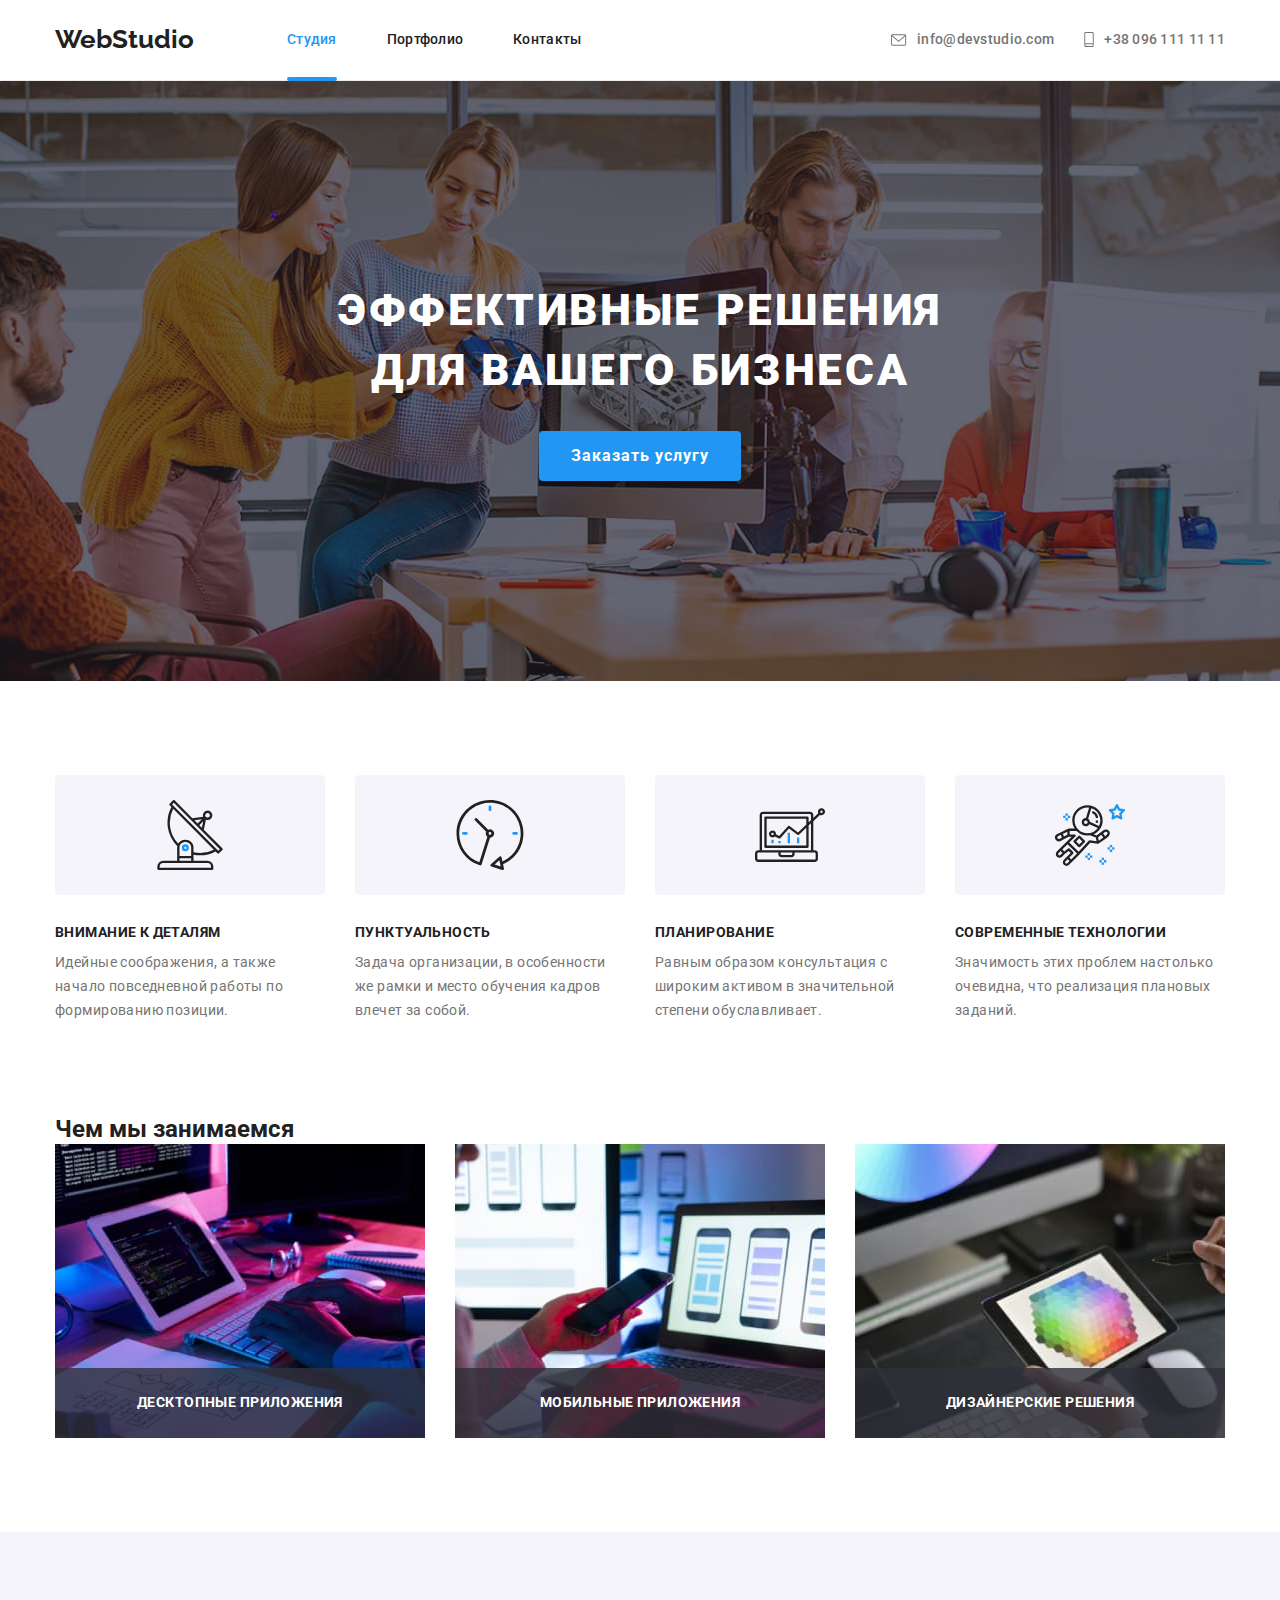
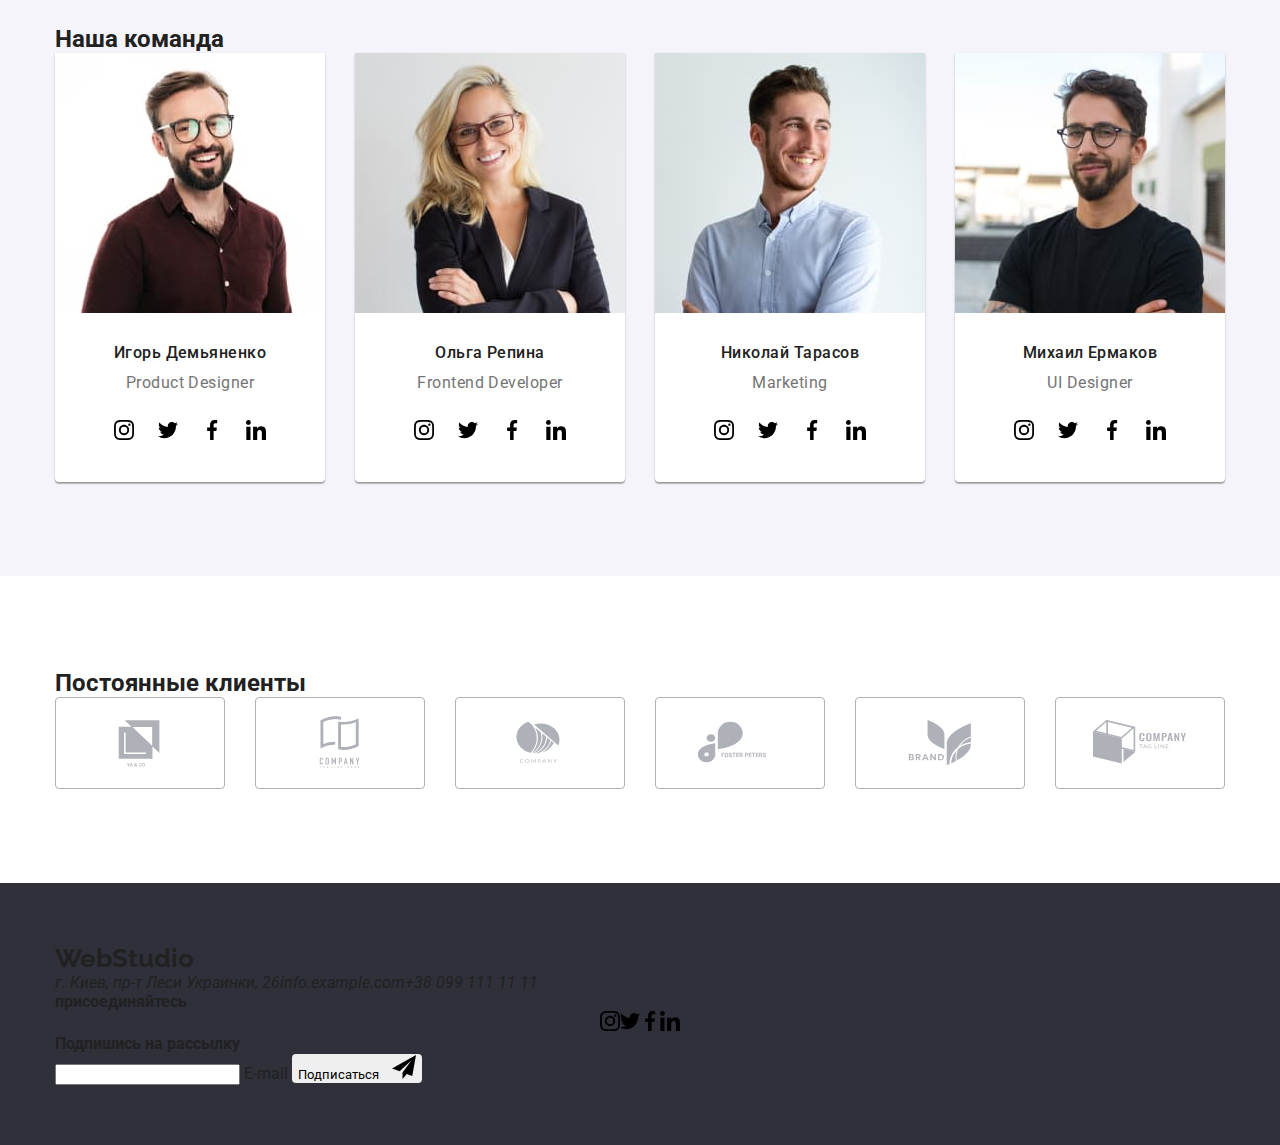
==== commit 45ec4454: "portfolio BEM" ====
--- a/index.html
+++ b/index.html
@@ -29,34 +29,34 @@
   <body data-boody>
     <!--Header-->
     <header class="header">
-      <div class="container container-top-line">
+      <div class="container top-menu">
         <a class="logo header-logo link" href="./index.html">
           <span class="logo-accent">Web</span>Studio
         </a>
-        <div class="header-content">
+        <div class="header__content">
           <nav class="nav">
-            <ul class="nav-list list">
-              <li class="nav-list-item">
-                <a class="nav-link link nav-link-active" href="./index.html"
-                  >Студия</a
-                >
+            <ul class="nav__list list">
+              <li class="nav__item">
+                <a class="nav__link link nav__link--active" href="./index.html">Студия</a>
               </li>
-              <li class="nav-list-item">
-                <a class="nav-link link" href="./portfolio.html">Портфолио</a>
+              <li class="nav__item">
+                <a class="nav__link link" href="./portfolio.html"
+                  >Портфолио
+                </a>
               </li>
-              <li class="nav-list-item">
-                <a class="nav-link link" href="#contacts">Контакты</a>
+              <li class="nav__item">
+                <a class="nav__link link" href="#contacts">Контакты</a>
               </li>
             </ul>
           </nav>
-          <ul class="top-menu-contacts-list list">
-            <li class="top-menu-contacts-item">
-              <a
-                class="top-menu-contacts-link link"
+          <ul class="top-menu__contacts list">
+            <li class="top-menu__contacts-item">
+              <a
+                class="top-menu__contacts-link link"
                 href="mailto:info@devstudio.com"
               >
                 <svg
-                  class="top-menu-contacts-icon icon-envelope"
+                  class="top-menu__contacts-icon icon--envelope"
                   width="16px"
                   height="12px"
                 >
@@ -65,10 +65,10 @@
                 info@devstudio.com
               </a>
             </li>
-            <li class="top-menu-contacts-item">
-              <a class="top-menu-contacts-link link" href="tel:+380961111111">
+            <li class="top-menu__contacts-item">
+              <a class="top-menu__contacts-link link" href="tel:+380961111111">
                 <svg
-                  class="top-menu-contacts-icon icon-smartphone"
+                  class="top-menu__contacts-icon icon--smartphone"
                   width="10px"
                   height="16px"
                 >
@@ -80,7 +80,6 @@
         </div>
       </div>
     </header>
-    <main class="main content">
       <!--Hero section -->
       <section class="hero">
         <div class="container hero-container">
--- a/css/styles.css
+++ b/css/styles.css
@@ -122,12 +122,12 @@
   justify-content: start;
 }
 
-.container-top-line {
-  display: flex;
-  align-items: center;
-}
-
-.header-content {
+.top-menu {
+  display: flex;
+  align-items: center;
+}
+
+.header__content {
   margin-left: 93px;
   width: 100%;
   display: flex;
@@ -136,41 +136,41 @@
   justify-content: space-between;
 }
 
-.nav-list-item {
+.nav__item {
   display: flex;
   margin-right: 50px;
 }
-.nav-list-item:last-child {
+.nav__item:last-child {
   margin-right: 0;
 }
 
 /* contacts link */
 
-.top-menu-contacts-list {
+.top-menu__contacts {
   margin-left: auto;
   width: auto;
   display: flex;
 }
 
-.top-menu-contacts-item {
+.top-menu__contacts-item {
   margin-right: 30px;
   justify-content: flex-start;
   display: flex;
   align-items: center;
 }
-.top-menu-contacts-item:last-child {
+.top-menu__contacts-item:last-child {
   margin-right: 0;
 }
 
-.top-menu-contacts-icon {
+.top-menu__contacts-icon {
   fill: currentColor;
   margin-right: 10px;
 
   transition: color 250ms cubic-bezier(0.4, 0, 0.2, 1);
 }
 
-.nav-link,
-.top-menu-contacts-link {
+.nav__link,
+.top-menu__contacts-link {
   font-style: normal;
   font-weight: 500;
   font-size: 14px;
@@ -179,7 +179,7 @@
 
   transition: color 250ms cubic-bezier(0.4, 0, 0.2, 1);
 }
-.nav-link {
+.nav__link {
   color: var(--main-text);
   padding-top: 32px;
   padding-bottom: 32px;
@@ -187,11 +187,11 @@
   position: relative;
 }
 
-.nav-link-active {
+.nav__link--active {
   color: var(--accent);
 }
 
-.nav-link-active::after {
+.nav__link--active::after {
   content: '';
   display: block;
 
@@ -207,7 +207,7 @@
   position: absolute;
 }
 
-.top-menu-contacts-link {
+.top-menu__contacts-link {
   color: var(--secondary-text);
 
   display: flex;
@@ -216,39 +216,39 @@
 
 /* Hover */
 
-.top-menu-contacts-link:hover,
-.nav-link:hover,
-.footer-contacts-link:hover,
-.footer-contacts-item:hover,
-.top-menu-contacts-link:focus,
-.nav-link:focus,
-.footer-contacts-link:focus,
-.footer-contacts-item:focus,
-.top-menu-contacts-icon:hover,
-.top-menu-contacts-icon:focus {
+.top-menu__contacts-link:hover,
+.nav__link:hover,
+.footer__contacts-link:hover,
+.footer__contacts-item:hover,
+.top-menu__contacts-link:focus,
+.nav__link:focus,
+.footer__contacts-link:focus,
+.footer__contacts-item:focus,
+.top-menu__contacts-icon:hover,
+.top-menu__contacts-icon:focus {
   outline: none;
   border: none;
   color: var(--accent);
 }
 
 .hero-button,
-.filters-button:hover,
+.filters__button:hover,
 .hero-button,
-.filters-button:focus {
+.filters__button:focus {
   outline: none;
   cursor: pointer;
 }
 
-.filters-button:hover,
-.filters-button:focus {
+.filters__button:hover,
+.filters__button:focus {
   background-color: var(--accent);
   box-shadow: 0px 3px 1px rgba(0, 0, 0, 0.1), 0px 1px 2px rgba(0, 0, 0, 0.08),
     0px 2px 2px rgba(0, 0, 0, 0.12);
   color: var(--light-text);
 }
 
-.projects-item:hover,
-.projects-item:focus {
+.projects__item:hover,
+.projects__item:focus {
   box-shadow: 0px 1px 1px rgba(0, 0, 0, 0.12), 0px 4px 4px rgba(0, 0, 0, 0.06),
     1px 4px 6px rgba(0, 0, 0, 0.16);
 }
@@ -265,7 +265,7 @@
   font-weight: 700;
 }
 
-.logo-accent {
+.logo--accent {
   color: var(--accent);
 }
 
@@ -335,7 +335,7 @@
 }
 
 /* Section title */
-.section-title {
+.section__title {
   font-style: normal;
   font-weight: 700;
   font-size: 36px;
@@ -343,7 +343,7 @@
   text-align: center;
   letter-spacing: 0.03em;
 }
-.section-title {
+.section__title {
   text-align: center;
   margin-bottom: 50px;
 }
@@ -465,7 +465,7 @@
   font-weight: 500;
 }
 .team-card-position,
-.projets-description {
+.projets__description {
   color: var(--secondary-text);
 }
 
@@ -475,7 +475,7 @@
   justify-content: center;
 }
 
-.social-links-item:not(:last-child) {
+.social-links__item:not(:last-child) {
   margin-right: 10px;
 }
 
@@ -503,26 +503,26 @@
   background-color: var(--accent);
 }
 
-.social-link-icon {
+.social-link__icon {
   fill: currentColor;
 }
 
 /* Portfolio filters */
 
-.filters-container {
+.filters {
   display: flex;
   justify-content: center;
   flex-wrap: wrap;
   margin-bottom: 50px;
 }
 
-.filters-list {
+.filters__list {
   flex-wrap: wrap;
 }
-.filters-item {
-  display: flex;
-}
-.filters-button {
+.filters__item {
+  display: flex;
+}
+.filters__button {
   font-style: normal;
   font-weight: 500;
   font-size: 16px;
@@ -537,16 +537,16 @@
     box-shadow 250ms cubic-bezier(0.4, 0, 0.2, 1);
 }
 
-.filters-item:not(:last-child) {
+.filters__item:not(:last-child) {
   margin-right: 8px;
 }
 /* Ptojects section */
 
-.projects-list {
+.projects__list {
   flex-wrap: wrap;
   align-items: flex-start;
 }
-.projects-item {
+.projects__item {
   width: calc((100% - (3 - 1) * 30px) / 3);
   display: flex;
   flex-direction: column;
@@ -555,16 +555,16 @@
   transition: box-shadow 250ms cubic-bezier(0.4, 0, 0.2, 1);
 }
 
-.projects-item:not(:nth-child(3n)) {
+.projects__item:not(:nth-child(3n)) {
   margin-right: 30px;
 }
 
-.projects-item:not(:nth-last-child(-n + 3)) {
+.projects__item:not(:nth-last-child(-n + 3)) {
   margin-bottom: 30px;
 }
 
 /* Overlay*/
-.projects-picture {
+.projects__picture {
   position: relative;
 }
 
@@ -590,20 +590,20 @@
   transition: height 250ms cubic-bezier(0.4, 0, 0.2, 1), padding 250ms cubic-bezier(0.4, 0, 0.2, 1);
 }
 
-.projects-item:hover .overlay,
-.projects-item:focus .overlay {
+.projects__item:hover .overlay,
+.projects__item:focus .overlay {
   height: 100%;
   padding: 63px 24px;
 }
 
-.projects-card {
+.projects__card {
   text-align: left;
   border-left: 1px solid #eeeeee;
   border-right: 1px solid #eeeeee;
   border-bottom: 1px solid #eeeeee;
   padding: 20px 24px;
 }
-.projects-name {
+.projects__name {
   font-style: normal;
   font-weight: 700;
   font-size: 18px;
@@ -612,7 +612,7 @@
   margin-bottom: 4px;
 }
 
-.projets-description {
+.projets__description {
   line-height: 1.88;
   letter-spacing: 0.03em;
 }
@@ -664,26 +664,26 @@
   padding-bottom: 60px;
 }
 
-.footer-container {
+.footer__container {
   display: flex;
   text-align: left;
   flex-direction: row;
   align-items: baseline;
 }
 
-.footer-list {
+.footer__contacts-list {
   flex-direction: column;
 }
 
-.footer-item {
+.footer__contacts-item {
   margin-bottom: 9px;
 }
 
-.footer-item:last-child {
+.footer__contacts-item:last-child {
   margin-bottom: 0px;
 }
 
-.footer-logo {
+.footer__logo {
   font-style: normal;
   font-weight: 700;
   font-size: 26px;
@@ -693,8 +693,8 @@
   margin-bottom: 20px;
 }
 
-.footer-contacts-item,
-.footer-contacts-link {
+.footer__contacts-item,
+.footer__contacts-link {
   font-style: normal;
   font-weight: 400;
   font-size: 14px;
@@ -702,32 +702,32 @@
   letter-spacing: 0.03em;
 }
 
-.footer-contacts-item {
+.footer__address-link {
   color: var(--light-text);
 
   transition: color 250ms cubic-bezier(0.4, 0, 0.2, 1);
 }
 
-.footer-contacts-link {
+.footer__contacts-link {
   color: rgba(255, 255, 255, 0.6);
 
   transition: color 250ms cubic-bezier(0.4, 0, 0.2, 1);
 }
 
-.footer-social-links-container {
+.footer__social-links {
   width: 206px;
   margin-left: 70px;
   display: flex;
   flex-direction: column;
 }
-.footer-form-container {
+.footer-form__container {
   width: 570px;
   margin-left: 93px;
   display: flex;
   flex-direction: column;
 }
 
-.footer-form-subscription {
+.footer-form__subscription {
   margin-top: 20px;
   width: 570px;
   display: flex;
@@ -737,7 +737,7 @@
   position: relative;
 }
 
-.footer-action {
+.footer--action {
   margin-bottom: 20px;
 
   font-weight: 700;
@@ -749,7 +749,7 @@
   color: var(--light-text);
 }
 
-.footer-social-link {
+.footer__social-link  {
   width: 44px;
   height: 44px;
 
@@ -762,15 +762,15 @@
   border-radius: 50%;
 }
 
-.footer-social-link:hover,
-.footer-social-link:focus {
+.footer__social-link :hover,
+.footer__social-link :focus {
   outline: none;
   border: none;
   color: var(--light-text);
   background-color: var(--accent);
 }
 
-.footer-form-email-input {
+.footer-form__email-input {
   width: 358px;
   height: 50px;
 
@@ -785,7 +785,7 @@
   transition: border-color 250ms cubic-bezier(0.4, 0, 0.2, 1);
 }
 
-.footer-form-email-label {
+.footer-form__email-label {
   position: absolute;
   top: 15px;
   left: 16px;
@@ -793,19 +793,19 @@
   transition: color 250ms cubic-bezier(0.4, 0, 0.2, 1), transform 250ms cubic-bezier(0.4, 0, 0.2, 1);
 }
 
-.footer-form-email-input:hover + .footer-form-email-label,
-.footer-form-email-input:focus + .footer-form-email-label {
+.footer-form__email-input:hover + .footer-form__email-label,
+.footer-form__email-input:focus + .footer-form__email-label {
   color: var(--accent);
   transform: translate(-16px, -200%);
 }
 
-.footer-form-email-input:hover,
-.footer-form-email-input:focus {
+.footer-form__email-input:hover,
+.footer-form__email-input:focus {
   outline: none;
   border-color: var(--accent);
 }
 
-.footer-form-btn {
+.footer-form__btn {
   width: 200px;
   box-shadow: 0px 4px 4px rgba(0, 0, 0, 0.15);
 
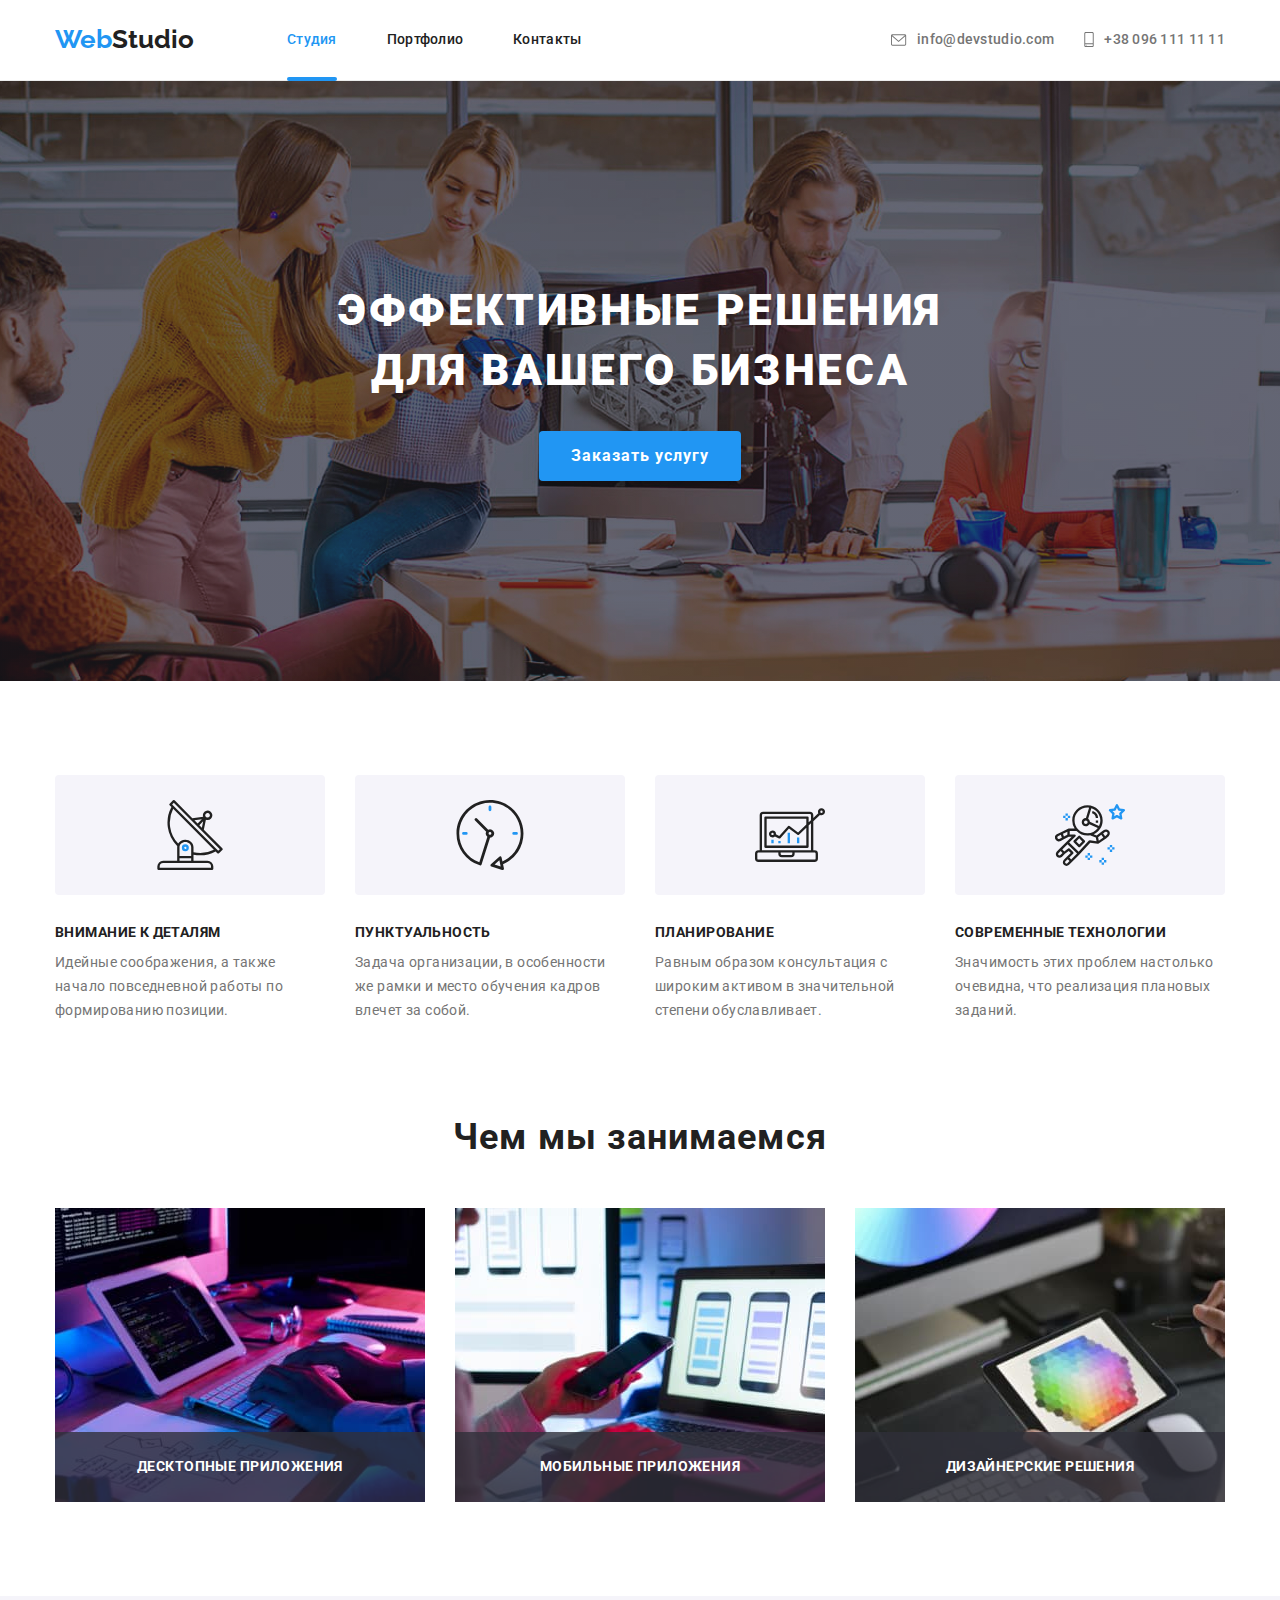
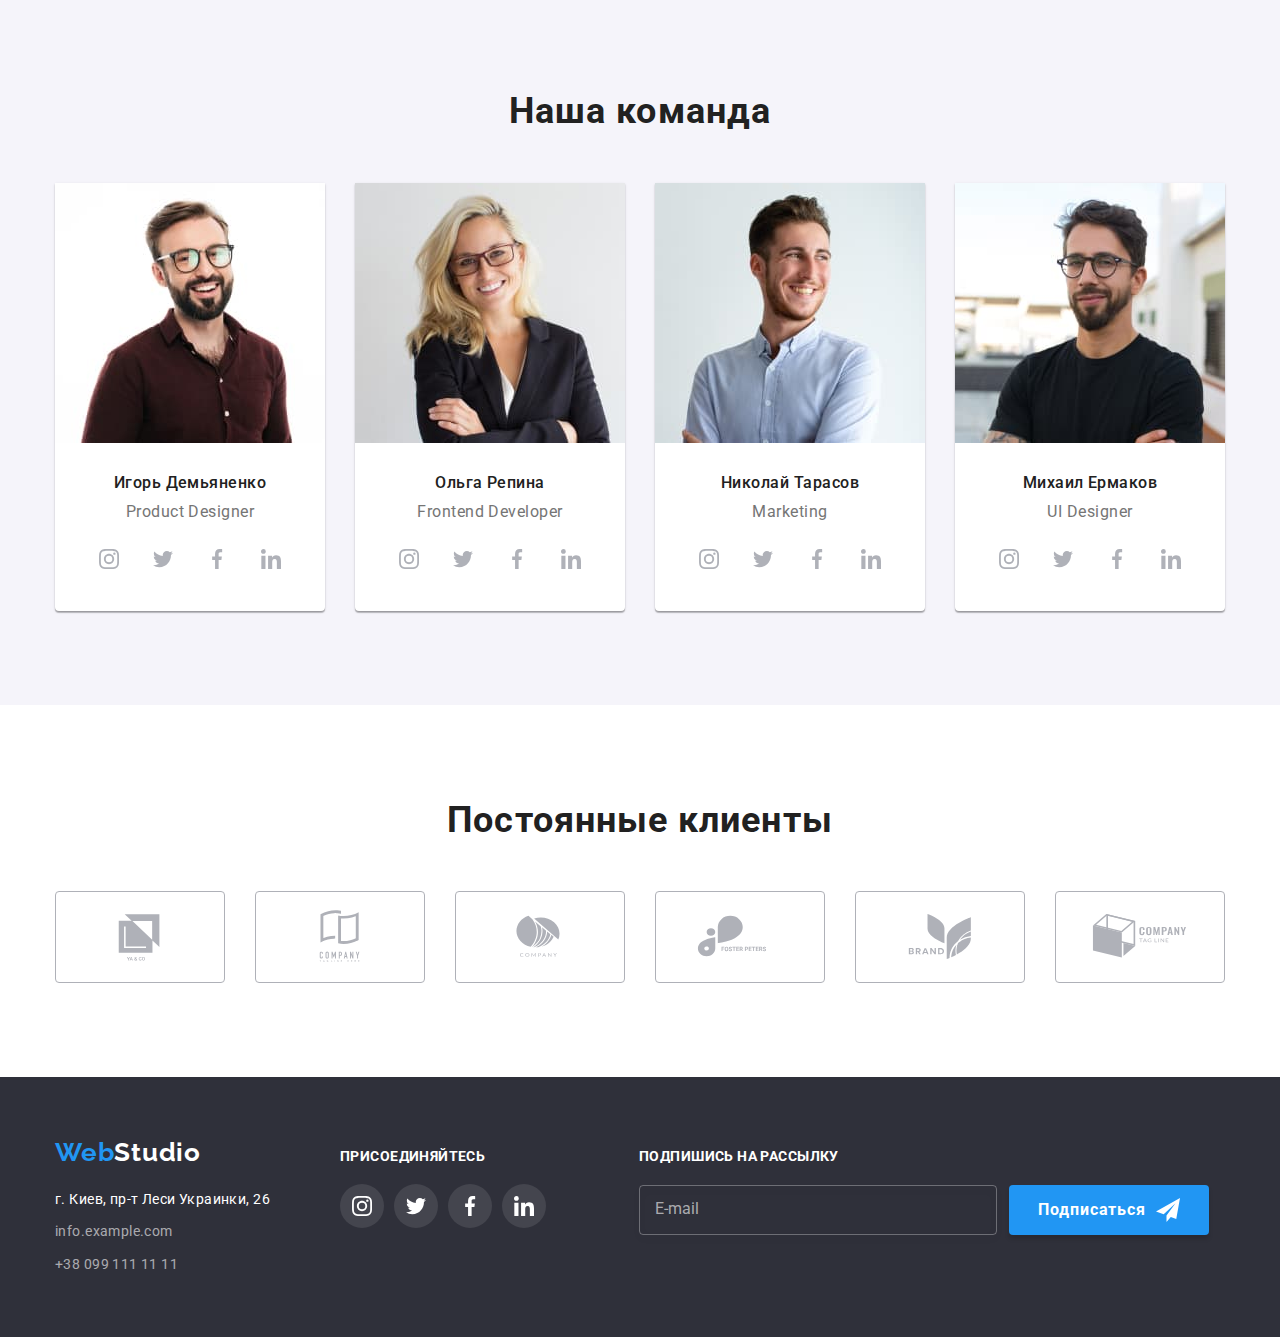
==== commit da4c5705: "index BEM" ====
--- a/index.html
+++ b/index.html
@@ -30,17 +30,19 @@
     <!--Header-->
     <header class="header">
       <div class="container top-menu">
-        <a class="logo header-logo link" href="./index.html">
-          <span class="logo-accent">Web</span>Studio
+        <a class="header__logo logo link" href="./index.html">
+          <span class="logo--accent">Web</span>Studio
         </a>
         <div class="header__content">
           <nav class="nav">
             <ul class="nav__list list">
               <li class="nav__item">
-                <a class="nav__link link nav__link--active" href="./index.html">Студия</a>
+                <a class="nav__link nav__link--active link" href="./index.html">Студия</a>
               </li>
               <li class="nav__item">
-                <a class="nav__link link" href="./portfolio.html"
+                <a
+                  class="nav__link link"
+                  href="./portfolio.html"
                   >Портфолио
                 </a>
               </li>
@@ -82,69 +84,69 @@
     </header>
       <!--Hero section -->
       <section class="hero">
-        <div class="container hero-container">
-          <h1 class="hero-title">Эффективные решения для вашего бизнеса</h1>
-          <button type="button" class="hero-button btn" data-modal-open>
+        <div class="container hero__container">
+          <h1 class="hero__title">Эффективные решения для вашего бизнеса</h1>
+          <button type="button" class="hero__btn btn" data-modal-open>
             Заказать услугу
           </button>
         </div>
       </section>
       <!--Benefits Section-->
       <section class="benefits section">
-        <div class="container benefits-container">
-          <h2 class="section-title hidden">Особенности</h2>
+        <div class="container benefits__container">
+          <h2 class="section__title hidden">Особенности</h2>
           <!--скрыто-->
-          <ul class="benefits-list list">
+          <ul class="benefits__list list">
             <!--benefits item 1-->
-            <li class="benefits-item">
-              <div class="benefits-svg-container">
-                <svg class="benefits-item-icon" width="70px" height="70px">
+            <li class="benefits__item">
+              <div class="benefits__svg-container">
+                <svg class="benefits__item-icon" width="70px" height="70px">
                   <use href="./images/icons.svg#icon-antenna"></use>
                 </svg>
               </div>
-              <p class="benefits-item-title item-title">Внимание к деталям</p>
-              <p class="benefits-item-text">
+              <p class="benefits__item-title item-title">Внимание к деталям</p>
+              <p class="benefits__item-text">
                 Идейные соображения, а также начало повседневной работы по
                 формированию позиции.
               </p>
             </li>
             <!--benefits item 2-->
-            <li class="benefits-item">
-              <div class="benefits-svg-container">
-                <svg class="benefits-item-icon" width="70px" height="70px">
+            <li class="benefits__item">
+              <div class="benefits__svg-container">
+                <svg class="benefits__item-icon" width="70px" height="70px">
                   <use href="./images/icons.svg#icon-clock"></use>
                 </svg>
               </div>
-              <p class="benefits-item-title item-title">Пунктуальность</p>
-              <p class="benefits-item-text">
+              <p class="benefits__item-title item-title">Пунктуальность</p>
+              <p class="benefits__item-text">
                 Задача организации, в особенности же рамки и место обучения
                 кадров влечет за собой.
               </p>
             </li>
             <!--benefits item 3-->
-            <li class="benefits-item">
-              <div class="benefits-svg-container">
-                <svg class="benefits-item-icon" width="70px" height="70px">
+            <li class="benefits__item">
+              <div class="benefits__svg-container">
+                <svg class="benefits__item-icon" width="70px" height="70px">
                   <use href="./images/icons.svg#icon-diagram"></use>
                 </svg>
               </div>
-              <p class="benefits-item-title item-title">Планирование</p>
-              <p class="benefits-item-text">
+              <p class="benefits__item-title item-title">Планирование</p>
+              <p class="benefits__item-text">
                 Равным образом консультация с широким активом в значительной
                 степени обуславливает.
               </p>
             </li>
             <!--benefits item 4-->
-            <li class="benefits-item">
-              <div class="benefits-svg-container">
-                <svg class="benefits-item-icon" width="70px" height="70px">
+            <li class="benefits__item">
+              <div class="benefits__svg-container">
+                <svg class="benefits__item-icon" width="70px" height="70px">
                   <use href="./images/icons.svg#icon-astronaut"></use>
                 </svg>
               </div>
-              <p class="benefits-item-title item-title">
+              <p class="benefits__item-title item-title">
                 Современные технологии
               </p>
-              <p class="benefits-item-text">
+              <p class="benefits__item-text">
                 Значимость этих проблем настолько очевидна, что реализация
                 плановых заданий.
               </p>
@@ -154,42 +156,42 @@
       </section>
       <!--Activities Section-->
       <section class="activities section">
-        <div class="container activities-container">
-          <h2 class="section-title">Чем мы занимаемся</h2>
-          <ul class="activities-list list">
-            <li class="activities-item">
+        <div class="container activities__container">
+          <h2 class="section__title">Чем мы занимаемся</h2>
+          <ul class="activities__list list">
+            <li class="activities__item">
               <img
-                class="activities-img"
+                class="activities__img"
                 src="./images/Activities/box1.jpg"
                 alt="box1"
                 width="370"
                 height="294"
               />
-              <h3 class="activities-item-title item-title">
+              <h3 class="activities__item-title item-title">
                 Десктопные приложения
               </h3>
             </li>
-            <li class="activities-item">
+            <li class="activities__item">
               <img
-                class="activities-img"
+                class="activities__img"
                 src=".//images/Activities/box2.jpg"
                 alt="box2"
                 width="370"
                 height="294"
               />
-              <h3 class="activities-item-title item-title">
+              <h3 class="activities__item-title item-title">
                 Мобильные приложения
               </h3>
             </li>
-            <li class="activities-item">
+            <li class="activities__item">
               <img
-                class="activities-img"
+                class="activities__img"
                 src="./images/Activities/box3.jpg"
                 alt="box3"
                 width="370"
                 height="294"
               />
-              <h3 class="activities-item-title item-title">
+              <h3 class="activities__item-title item-title">
                 Дизайнерские решения
               </h3>
             </li>
@@ -198,22 +200,22 @@
       </section>
       <!--Team Section-->
       <section class="team section">
-        <div class="container team-container">
-          <h2 class="section-title">Наша команда</h2>
-          <ul class="team-list list">
-            <!--Team-card 1-->
-            <li class="team-card">
+        <div class="container team__container">
+          <h2 class="section__title">Наша команда</h2>
+          <ul class="team__list list">
+            <!--team__card 1-->
+            <li class="team__card">
               <img
                 src="./images/team/productdesigner.jpg"
                 alt="Игорь Демьяненко"
-                class="team-img"
+                class="team__img"
                 width="270"
                 height="260"
               />
-              <h3 class="team-card-name">Игорь Демьяненко</h3>
-              <p lang="en" class="team-card-position">Product Designer</p>
+              <h3 class="team__card-name">Игорь Демьяненко</h3>
+              <p lang="en" class="team__card-position">Product Designer</p>
               <ul class="social-links list">
-                <li class="social-links-item">
+                <li class="social-links__item">
                   <a
                     class="social-link"
                     href="#"
@@ -223,12 +225,12 @@
                     target="-blank"
                     rel="noopener noreferrer"
                   >
-                    <svg class="social-link-icon" width="20px" height="20px">
+                    <svg class="social-link__icon" width="20px" height="20px">
                       <use href="./images/icons.svg#icon-instagram"></use>
                     </svg>
                   </a>
                 </li>
-                <li class="social-links-item">
+                <li class="social-links__item">
                   <a
                     href="#"
                     class="social-link"
@@ -236,12 +238,12 @@
                     target="-blank"
                     rel="noopener noreferrer"
                   >
-                    <svg class="social-link-icon" width="20px" height="20px">
+                    <svg class="social-link__icon" width="20px" height="20px">
                       <use href="./images/icons.svg#icon-twitter"></use>
                     </svg>
                   </a>
                 </li>
-                <li class="social-links-item">
+                <li class="social-links__item">
                   <a
                     href="#"
                     class="social-link"
@@ -249,12 +251,12 @@
                     target="-blank"
                     rel="noopener noreferrer"
                   >
-                    <svg class="social-link-icon" width="20px" height="20px">
+                    <svg class="social-link__icon" width="20px" height="20px">
                       <use href="./images/icons.svg#icon-facebook"></use>
                     </svg>
                   </a>
                 </li>
-                <li class="social-links-item">
+                <li class="social-links__item">
                   <a
                     href="#"
                     class="social-link"
@@ -262,26 +264,26 @@
                     target="-blank"
                     rel="noopener noreferrer"
                   >
-                    <svg class="social-link-icon" width="20px" height="20px">
+                    <svg class="social-link__icon" width="20px" height="20px">
                       <use href="./images/icons.svg#icon-linkedin"></use>
                     </svg>
                   </a>
                 </li>
               </ul>
             </li>
-            <!--Team-card 2-->
-            <li class="team-card">
+            <!--team__card 2-->
+            <li class="team__card">
               <img
                 src="./images/team/fronenddeveloper.jpg"
                 alt="Ольга Репина"
-                class="team-img"
+                class="team__img"
                 width="270"
                 height="260"
               />
-              <h3 class="team-card-name">Ольга Репина</h3>
-              <p lang="en" class="team-card-position">Frontend Developer</p>
+              <h3 class="team__card-name">Ольга Репина</h3>
+              <p lang="en" class="team__card-position">Frontend Developer</p>
               <ul class="social-links list">
-                <li class="social-links-item">
+                <li class="social-links__item">
                   <a
                     class="social-link"
                     href="#"
@@ -289,12 +291,12 @@
                     target="-blank"
                     rel="noopener noreferrer"
                   >
-                    <svg class="social-link-icon" width="20px" height="20px">
+                    <svg class="social-link__icon" width="20px" height="20px">
                       <use href="./images/icons.svg#icon-instagram"></use>
                     </svg>
                   </a>
                 </li>
-                <li class="social-links-item">
+                <li class="social-links__item">
                   <a
                     href="#"
                     class="social-link"
@@ -302,12 +304,12 @@
                     target="-blank"
                     rel="noopener noreferrer"
                   >
-                    <svg class="social-link-icon" width="20px" height="20px">
+                    <svg class="social-link__icon" width="20px" height="20px">
                       <use href="./images/icons.svg#icon-twitter"></use>
                     </svg>
                   </a>
                 </li>
-                <li class="social-links-item">
+                <li class="social-links__item">
                   <a
                     href="#"
                     class="social-link"
@@ -315,12 +317,12 @@
                     target="-blank"
                     rel="noopener noreferrer"
                   >
-                    <svg class="social-link-icon" width="20px" height="20px">
+                    <svg class="social-link__icon" width="20px" height="20px">
                       <use href="./images/icons.svg#icon-facebook"></use>
                     </svg>
                   </a>
                 </li>
-                <li class="social-links-item">
+                <li class="social-links__item">
                   <a
                     href="#"
                     class="social-link"
@@ -328,26 +330,26 @@
                     target="-blank"
                     rel="noopener noreferrer"
                   >
-                    <svg class="social-link-icon" width="20px" height="20px">
+                    <svg class="social-link__icon" width="20px" height="20px">
                       <use href="./images/icons.svg#icon-linkedin"></use>
                     </svg>
                   </a>
                 </li>
               </ul>
             </li>
-            <!--Team-card 3-->
-            <li class="team-card">
+            <!--team__card 3-->
+            <li class="team__card">
               <img
                 src="./images/team/marketing.jpg"
                 alt="Николай Тарасов"
-                class="team-img"
+                class="team__img"
                 width="270"
                 height="260"
               />
-              <h3 class="team-card-name">Николай Тарасов</h3>
-              <p lang="en" class="team-card-position">Marketing</p>
+              <h3 class="team__card-name">Николай Тарасов</h3>
+              <p lang="en" class="team__card-position">Marketing</p>
               <ul class="social-links list">
-                <li class="social-links-item">
+                <li class="social-links__item">
                   <a
                     class="social-link"
                     href="#"
@@ -355,12 +357,12 @@
                     target="-blank"
                     rel="noopener noreferrer"
                   >
-                    <svg class="social-link-icon" width="20px" height="20px">
+                    <svg class="social-link__icon" width="20px" height="20px">
                       <use href="./images/icons.svg#icon-instagram"></use>
                     </svg>
                   </a>
                 </li>
-                <li class="social-links-item">
+                <li class="social-links__item">
                   <a
                     href="#"
                     class="social-link"
@@ -368,12 +370,12 @@
                     target="-blank"
                     rel="noopener noreferrer"
                   >
-                    <svg class="social-link-icon" width="20px" height="20px">
+                    <svg class="social-link__icon" width="20px" height="20px">
                       <use href="./images/icons.svg#icon-twitter"></use>
                     </svg>
                   </a>
                 </li>
-                <li class="social-links-item">
+                <li class="social-links__item">
                   <a
                     href="#"
                     class="social-link"
@@ -381,12 +383,12 @@
                     target="-blank"
                     rel="noopener noreferrer"
                   >
-                    <svg class="social-link-icon" width="20px" height="20px">
+                    <svg class="social-link__icon" width="20px" height="20px">
                       <use href="./images/icons.svg#icon-facebook"></use>
                     </svg>
                   </a>
                 </li>
-                <li class="social-links-item">
+                <li class="social-links__item">
                   <a
                     href="#"
                     class="social-link"
@@ -394,26 +396,26 @@
                     target="-blank"
                     rel="noopener noreferrer"
                   >
-                    <svg class="social-link-icon" width="20px" height="20px">
+                    <svg class="social-link__icon" width="20px" height="20px">
                       <use href="./images/icons.svg#icon-linkedin"></use>
                     </svg>
                   </a>
                 </li>
               </ul>
             </li>
-            <!--Team-card 4-->
-            <li class="team-card">
+            <!--team__card 4-->
+            <li class="team__card">
               <img
                 src="./images/team/uidesigner.jpg"
                 alt="Михаил Ермаков"
-                class="team-img"
+                class="team__img"
                 width="270"
                 height="260"
               />
-              <h3 class="team-card-name">Михаил Ермаков</h3>
-              <p lang="en" class="team-card-position">UI Designer</p>
+              <h3 class="team__card-name">Михаил Ермаков</h3>
+              <p lang="en" class="team__card-position">UI Designer</p>
               <ul class="social-links list">
-                <li class="social-links-item">
+                <li class="social-links__item">
                   <a
                     class="social-link"
                     href="#"
@@ -421,14 +423,14 @@
                     target="-blank"
                     rel="noopener noreferrer"
                   >
-                    <svg class="social-link-icon" width="20px" height="20px">
+                    <svg class="social-link__icon" width="20px" height="20px">
                       <use href="./images/icons.svg#icon-instagram"></use>
                     </svg>
                   </a>
                 </li>
-                <li class="social-links-item">
+                <li class="social-links__item">
                   <a href="#" class="social-link" aria-label="Twitter">
-                    <svg class="social-link-icon" width="20px" height="20px">
+                    <svg class="social-link__icon" width="20px" height="20px">
                       <use
                         href="./images/icons.svg#icon-twitter"
                         target="-blank"
@@ -437,7 +439,7 @@
                     </svg>
                   </a>
                 </li>
-                <li class="social-links-item">
+                <li class="social-links__item">
                   <a
                     href="#"
                     class="social-link"
@@ -445,12 +447,12 @@
                     target="-blank"
                     rel="noopener noreferrer"
                   >
-                    <svg class="social-link-icon" width="20px" height="20px">
+                    <svg class="social-link__icon" width="20px" height="20px">
                       <use href="./images/icons.svg#icon-facebook"></use>
                     </svg>
                   </a>
                 </li>
-                <li class="social-links-item">
+                <li class="social-links__item">
                   <a
                     href="#"
                     class="social-link"
@@ -458,7 +460,7 @@
                     target="-blank"
                     rel="noopener noreferrer"
                   >
-                    <svg class="social-link-icon" width="20px" height="20px">
+                    <svg class="social-link__icon" width="20px" height="20px">
                       <use href="./images/icons.svg#icon-linkedin"></use>
                     </svg>
                   </a>
@@ -470,83 +472,83 @@
       </section>
       <!--Clients-->
       <section class="clients section">
-        <div class="container clients-container">
-          <h2 class="section-title">Постоянные клиенты</h2>
-          <ul class="clients-list list">
-            <li class="clients-item">
+        <div class="container clients__container">
+          <h2 class="section__title">Постоянные клиенты</h2>
+          <ul class="clients__list list">
+            <li class="clients__item">
               <a
                 href=""
-                class="clients-link"
+                class="clients__link"
                 aria-label="client1"
                 target="-blank"
                 rel="noopener noreferrer"
               >
-                <svg class="clients-logo" width="106px" height="60px">
+                <svg class="clients__logo" width="106px" height="60px">
                   <use href="./images/icons.svg#icon-client-1"></use>
                 </svg>
               </a>
             </li>
-            <li class="clients-item">
+            <li class="clients__item">
               <a
                 href=""
-                class="clients-link"
+                class="clients__link"
                 aria-label="client2"
                 target="-blank"
                 rel="noopener noreferrer"
               >
-                <svg class="clients-logo" width="106px" height="60px">
+                <svg class="clients__logo" width="106px" height="60px">
                   <use href="./images/icons.svg#icon-client-2"></use>
                 </svg>
               </a>
             </li>
-            <li class="clients-item">
+            <li class="clients__item">
               <a
                 href=""
-                class="clients-link"
+                class="clients__link"
                 aria-label="client3"
                 target="-blank"
                 rel="noopener noreferrer"
               >
-                <svg class="clients-logo" width="106px" height="60px">
+                <svg class="clients__logo" width="106px" height="60px">
                   <use href="./images/icons.svg#icon-client-3"></use>
                 </svg>
               </a>
             </li>
-            <li class="clients-item">
+            <li class="clients__item">
               <a
                 href=""
-                class="clients-link"
+                class="clients__link"
                 aria-label="client4"
                 target="-blank"
                 rel="noopener noreferrer"
               >
-                <svg class="clients-logo" width="106px" height="60px">
+                <svg class="clients__logo" width="106px" height="60px">
                   <use href="./images/icons.svg#icon-client-4"></use>
                 </svg>
               </a>
             </li>
-            <li class="clients-item">
+            <li class="clients__item">
               <a
                 href=""
-                class="clients-link"
+                class="clients__link"
                 aria-label="client5"
                 target="-blank"
                 rel="noopener noreferrer"
               >
-                <svg class="clients-logo" width="106px" height="60px">
+                <svg class="clients__logo" width="106px" height="60px">
                   <use href="./images/icons.svg#icon-client-5"></use>
                 </svg>
               </a>
             </li>
-            <li class="clients-item">
+            <li class="clients__item">
               <a
                 href=""
-                class="clients-link"
+                class="clients__link"
                 aria-label="client6"
                 target="-blank"
                 rel="noopener noreferrer"
               >
-                <svg class="clients-logo" width="106px" height="60px">
+                <svg class="clients__logo" width="106px" height="60px">
                   <use href="./images/icons.svg#icon-client-6"></use>
                 </svg>
               </a>
@@ -557,50 +559,50 @@
     </main>
     <!--Footer-->
     <footer class="footer" id="contacts">
-      <div class="container footer-container">
-        <div class="footer-contacts-conteiner">
-          <a class="logo footer-logo link" href="./index.html">
-            <span class="logo-accent">Web</span>Studio
+      <div class="container footer__container">
+        <div class="footer__contacts">
+          <a class="footer__logo logo link" href="./index.html">
+            <span class="logo--accent">Web</span>Studio
           </a>
-          <address class="footer-address">
-            <ul class="footer-list list">
-              <li class="footer-item">
+          <address class="footer__address">
+            <ul class="footer__contacts-list list">
+              <li class="footer__contacts-item">
                 <a
                   href="https://goo.gl/maps/AorqNfxdtR1ALaBC8"
                   target="-blank"
                   rel="noopener noreferrer"
-                  class="footer-contacts-item link"
+                  class="footer__address-link link"
                   >г. Киев, пр-т Леси Украинки, 26</a
                 >
               </li>
-              <li class="footer-item">
+              <li class="footer__contacts-item">
                 <a
-                  class="footer-contacts-link link"
+                  class="footer__contacts-link link"
                   href="mailto:info.example.com"
                   >info.example.com</a
                 >
               </li>
-              <li class="footer-item">
-                <a class="footer-contacts-link link" href="tel:+380991111111">
+              <li class="footer__contacts-item">
+                <a class="footer__contacts-link link" href="tel:+380991111111">
                   +38 099 111 11 11</a
                 >
               </li>
             </ul>
           </address>
         </div>
-        <div class="footer-social-links-container">
-          <strong class="footer-action">присоединяйтесь</strong>
+        <div class="footer__social-links">
+          <strong class="footer--action">присоединяйтесь</strong>
           <ul class="social-links list">
-            <li class="social-links-item">
-              <a
-                class="footer-social-link"
+            <li class="social-links__item">
+              <a
+                class="footer__social-link social-link"
                 href="#"
                 aria-label="Instagram"
                 target="-blank"
                 rel="noopener noreferrer"
               >
                 <svg
-                  class="social-link-icon footer-icon"
+                  class="social-link__icon"
                   width="20px"
                   height="20px"
                 >
@@ -608,16 +610,16 @@
                 </svg>
               </a>
             </li>
-            <li class="social-links-item">
+            <li class="social-links__item">
               <a
                 href="#"
-                class="footer-social-link"
+                class="footer__social-link social-link"
                 aria-label="Twitter"
                 target="-blank"
                 rel="noopener noreferrer"
               >
                 <svg
-                  class="social-link-icon footer-icon"
+                  class="social-link__icon"
                   width="20px"
                   height="20px"
                 >
@@ -625,16 +627,16 @@
                 </svg>
               </a>
             </li>
-            <li class="social-links-item">
+            <li class="social-links__item">
               <a
                 href="#"
-                class="footer-social-link"
+                class="footer__social-link social-link"
                 aria-label="Facebook"
                 target="-blank"
                 rel="noopener noreferrer"
               >
                 <svg
-                  class="social-link-icon footer-icon"
+                  class="social-link__icon"
                   width="20px"
                   height="20px"
                 >
@@ -642,16 +644,16 @@
                 </svg>
               </a>
             </li>
-            <li class="social-links-item">
+            <li class="social-links__item">
               <a
                 href="#"
-                class="footer-social-link"
+                class="footer__social-link social-link"
                 aria-label="Linkedin"
                 target="-blank"
                 rel="noopener noreferrer"
               >
                 <svg
-                  class="social-link-icon footer-icon"
+                  class="social-link__icon"
                   width="20px"
                   height="20px"
                 >
@@ -662,21 +664,21 @@
           </ul>
         </div>
         <!-- Footer form -->
-        <div class="footer-form-container">
+        <div class="footer-form__container">
           <form class="footer-form">
-            <b class="footer-action"> Подпишись на рассылку </b>
-            <div class="footer-form-subscription">
+            <b class="footer--action"> Подпишись на рассылку </b>
+            <div class="footer-form__subscription">
               <input
                 type="email"
                 id="footerEmail"
-                class="footer-form-email-input"
+                class="footer-form__email-input"
                 name="footerEmail"
                 placeholder=" "
               />
-              <label class="footer-form-email-label" for="footerEmail"
+              <label class="footer-form__email-label" for="footerEmail"
                 >E-mail</label
               >
-              <button type="submit" class="footer-form-btn btn">
+              <button type="submit" class="footer-form__btn btn">
                 <span>Подписаться</span>
                 <svg class="icon-send" width="24" height="24">
                   <use href="./images/icons.svg#icon-send"></use>
@@ -684,92 +686,92 @@
               </button>
             </div>
           </form>
-        </div>  
+        </div>
       </div>
     </footer>
     <!-- Modal form -->
     <div class="backdrop is-hidden" data-modal>
-      <div class="backdrop-inner">
+      <div class="backdrop__inner">
         <form class="modal-form" autocomplete="on" novalidate>
-          <button class="modal-form-btn-close" data-modal-close>
-            <svg class="icon-close" width="18px" height="18px">
+          <button class="modal-form__btn-close btn" data-modal-close>
+            <svg class="modal-form__icon-close" width="18px" height="18px">
               <use href="./images/icons.svg#icon-close"></use>
             </svg>
           </button>
-          <b class="modal-form-action-text"
+          <b class="modal-form__action-text"
             >Оставьте свои данные, мы вам перезвоним</b
           >
-          <div class="modal-form-input-container">
+          <div class="modal-form__input-container">
             <input
               id="modalname"
-              class="modal-form-input"
+              class="modal-form__input"
               type="text"
               name="modalname"
               placeholder=""
             />
-            <label for="modalname" class="modal-form-label">Имя</label>
-            <svg class="modal-form-input-icon" width="12" height="12">
+            <label for="modalname" class="modal-form__label">Имя</label>
+            <svg class="modal-form__input-icon" width="12" height="12">
               <use href="./images/icons.svg#icon-person"></use>
             </svg>
           </div>
-          <div class="modal-form-input-container">
+          <div class="modal-form__input-container">
             <input
               id="modalphone"
-              class="modal-form-input"
+              class="modal-form__input"
               type="tel"
               name="modalphone"
               placeholder=""
             />
-            <label for="modalphone" class="modal-form-label">Телефон</label>
-            <svg class="modal-form-input-icon" width="13" height="13">
+            <label for="modalphone" class="modal-form__label">Телефон</label>
+            <svg class="modal-form__input-icon" width="13" height="13">
               <use href="./images/icons.svg#icon-phone"></use>
             </svg>
           </div>
-          <div class="modal-form-input-container">
+          <div class="modal-form__input-container">
             <input
               id="modalemail"
-              class="modal-form-input"
+              class="modal-form__input"
               type="email"
               name="modalemail"
               placeholder=""
             />
-            <label for="modalemail" class="modal-form-label">Почта</label>
-            <svg class="modal-form-input-icon" width="15" height="12">
+            <label for="modalemail" class="modal-form__label">Почта</label>
+            <svg class="modal-form__input-icon" width="15" height="12">
               <use href="./images/icons.svg#icon-email"></use>
             </svg>
           </div>
-          <div class="modal-form-input-container modal-form-input-container-comment">
+          <div class="modal-form__input-container modal-form__input-container-comment">
             <textarea
               id="modalcomment"
-              class="modal-form-input modal-form-comment"
+              class="modal-form__input modal-form__comment"
               name="modalcomment"
               cols="30"
               rows="10"
               placeholder="Введите текст"
             ></textarea>
-            <label for="modalcomment" class="modal-form-label"
+            <label for="modalcomment" class="modal-form__label"
               >Комментарий</label
             >
           </div>
-          <div class="license-agreement">
-            <label class="modal-license">
+          <div class="license">
+            <label class="license__label">
               <input
-                class="license-checkbox visually-hidden"
+                class="license__checkbox visually-hidden"
                 type="checkbox"
-                name="modal-license"
+                name="license__label"
                 />
-              <span class="form-icon-check">
-                <svg class="icon-check" width="16px" height="15px">
-                  <use class="checked"
+              <span class="license__check-img">
+                <svg class="license__icon-check" width="16px" height="15px">
+                  <use class="license__checked"
                   href="./images/icons.svg#icon-check"></use>
-                  <use class="nochecked"
+                  <use class="license__nochecked"
                   href="./images/icons.svg#icon-checkbox"></use>
                 </svg>
               </span>
-              <span class="label-inner">
+              <span class="license__label-inner">
                 Соглашаюсь с рассылкой и принимаю
                 <a
-                  class="license-agreement-link link"
+                  class="license__link link"
                   href=""
                   rel="noopener noreferrer"
                 >
--- a/css/styles.css
+++ b/css/styles.css
@@ -231,16 +231,16 @@
   color: var(--accent);
 }
 
-.hero-button,
-.filters__button:hover,
-.hero-button,
-.filters__button:focus {
+.hero__btn,
+.filters__btn:hover,
+.hero__btn,
+.filters__btn:focus {
   outline: none;
   cursor: pointer;
 }
 
-.filters__button:hover,
-.filters__button:focus {
+.filters__btn:hover,
+.filters__btn:focus {
   background-color: var(--accent);
   box-shadow: 0px 3px 1px rgba(0, 0, 0, 0.1), 0px 1px 2px rgba(0, 0, 0, 0.08),
     0px 2px 2px rgba(0, 0, 0, 0.12);
@@ -286,17 +286,17 @@
   background-position: 50% 50%;
 }
 
-.hero-container {
+.hero__container {
   max-width: 696px;
   margin: auto;
 }
 
-.hero-container {
+.hero__container {
   display: flex;
   flex-direction: column;
 }
 
-.hero-title {
+.hero__title {
   font-style: normal;
   font-weight: 900;
   font-size: 44px;
@@ -307,13 +307,13 @@
   text-transform: uppercase;
 }
 
-.hero-title {
+.hero__title {
   margin-bottom: 30px;
 }
 
 /* hero button */
 
-.hero-button {
+.hero__btn {
   font-style: normal;
   font-weight: 700;
   line-height: 1.875;
@@ -324,13 +324,13 @@
   color: var(--light-text);
 }
 
-.hero-button {
+.hero__btn {
   margin-left: auto;
   margin-right: auto;
   padding: 10px 32px;
 }
 
-.hero-button {
+.hero__btn {
   display: block;
 }
 
@@ -350,16 +350,16 @@
 
 /* Benefits section */
 
-.benefits-item {
+.benefits__item {
   margin-right: 30px;
   width: calc((100% - (4 - 1) * 30px) / 4);
 }
 
-.benefits-item:last-child {
+.benefits__item:last-child {
   margin-right: 0;
 }
 
-.benefits-item-title {
+.benefits__item-title {
   text-align: left;
   margin-bottom: 10px;
 }
@@ -373,14 +373,14 @@
   text-transform: uppercase;
 }
 
-.benefits-item-text {
+.benefits__item-text {
   font-size: 14px;
   line-height: 1.7;
   letter-spacing: 0.03em;
   color: var(--secondary-text);
 }
 
-.benefits-svg-container {
+.benefits__svg-container {
   margin-bottom: 30px;
   padding-top: 25px;
   padding-bottom: 25px;
@@ -400,17 +400,17 @@
   padding-top: 0;
 }
 
-.activities-item {
+.activities__item {
   margin-right: 30px;
   width: calc((100% - (3 - 1) * 30px) / 3);
   position: relative;
 }
 
-.activities-item:last-child {
+.activities__item:last-child {
   margin-right: 0;
 }
 
-.activities-item-title {
+.activities__item-title {
   position: absolute;
   width: 100%;
   bottom: 0;
@@ -428,10 +428,10 @@
   padding-bottom: 94px;
 }
 
-.team-card:last-child {
+.team__card:last-child {
   margin-right: 0px;
 }
-.team-card {
+.team__card {
   margin-right: 30px;
   box-shadow: 0px 1px 3px rgba(0, 0, 0, 0.12), 0px 1px 1px rgba(0, 0, 0, 0.14),
     0px 2px 1px rgba(0, 0, 0, 0.2);
@@ -442,30 +442,30 @@
   background-color: var(--main-bg);
 }
 
-.team-img {
+.team__img {
   margin-bottom: 30px;
 }
 
-.team-card-name {
+.team__card-name {
   margin-bottom: 10px;
 }
 
-.team-card-position {
+.team__card-position {
   margin-bottom: 16px;
 }
-.team-card-name,
-.team-card-position {
+.team__card-name,
+.team__card-position {
   font-style: normal;
   font-size: 16px;
   line-height: 1.19;
   text-align: center;
   letter-spacing: 0.03em;
 }
-.team-card-name {
+.team__card-name {
   font-weight: 500;
 }
-.team-card-position,
-.projets__description {
+.team__card-position,
+.projects__description {
   color: var(--secondary-text);
 }
 
@@ -522,7 +522,7 @@
 .filters__item {
   display: flex;
 }
-.filters__button {
+.filters__btn {
   font-style: normal;
   font-weight: 500;
   font-size: 16px;
@@ -612,26 +612,26 @@
   margin-bottom: 4px;
 }
 
-.projets__description {
+.projects__description {
   line-height: 1.88;
   letter-spacing: 0.03em;
 }
 /* clients */
 
-.clients-list {
-  display: flex;
-}
-
-.clients-item {
+.clients__list {
+  display: flex;
+}
+
+.clients__item {
   margin-right: 30px;
   width: calc((100% - (6 - 1) * 30px) / 6);
 }
 
-.clients-item:last-child {
+.clients__item:last-child {
   margin-right: 0;
 }
 
-.clients-link {
+.clients__link {
   width: 170px;
   height: 92px;
 
@@ -647,14 +647,14 @@
     border-color 250ms cubic-bezier(0.4, 0, 0.2, 1);
 }
 
-.clients-link:hover,
-.clients-link:focus {
+.clients__link:hover,
+.clients__link:focus {
   border-color: var(--accent);
   color: var(--accent);
   outline: none;
 }
 
-.clients-logo {
+.clients__logo {
   fill: currentColor;
 }
 /* Footer */
@@ -749,21 +749,13 @@
   color: var(--light-text);
 }
 
-.footer__social-link  {
-  width: 44px;
-  height: 44px;
-
-  display: flex;
-  justify-content: center;
-  align-items: center;
-
+.footer__social-link {
   color: var(--light-text);
   background-color: rgba(255, 255, 255, 0.1);
-  border-radius: 50%;
-}
-
-.footer__social-link :hover,
-.footer__social-link :focus {
+}
+
+.footer__social-link:hover,
+.footer__social-link:focus {
   outline: none;
   border: none;
   color: var(--light-text);
@@ -782,6 +774,7 @@
   filter: drop-shadow(0px 4px 4px rgba(0, 0, 0, 0.15));
   border-radius: 4px;
   background-color: transparent;
+  cursor: pointer;
   transition: border-color 250ms cubic-bezier(0.4, 0, 0.2, 1);
 }
 
@@ -821,6 +814,8 @@
   font-weight: 700;
   font-size: 16px;
   line-height: calc(30 / 16);
+
+  cursor: pointer;
 
   transition: background-color 250ms cubic-bezier(0.4, 0, 0.2, 1);
 }
@@ -853,7 +848,7 @@
   transition: opacity var(--animation), visibility var(--animation);
 }
 
-.backdrop-inner {
+.backdrop__inner {
   position: absolute;
 
   top: 50%;
@@ -893,7 +888,7 @@
   pointer-events: none;
 }
 
-.modal-form-btn-close {
+.modal-form__btn-close {
   width: 30px;
   height: 30px;
 
@@ -912,12 +907,12 @@
   cursor: pointer;
   transition: color 250ms cubic-bezier(0.4, 0, 0.2, 1);
 }
-.modal-form-btn-close:hover,
-.modal-form-btn-close:focus {
+.modal-form__btn-close:hover,
+.modal-form__btn-close:focus {
   color: var(--accent);
 }
 
-.icon-close {
+.modal-form__icon-close {
   fill: currentColor;
   display: block;
 }
@@ -928,7 +923,7 @@
   align-items: center;
 }
 
-.modal-form-action-text {
+.modal-form__action-text {
   display: block;
   text-align: center;
 
@@ -937,14 +932,14 @@
   margin-bottom: 30px;
 }
 
-.modal-form-input-container {
+.modal-form__input-container {
   margin-bottom: 28px;
   width: 100%;
 
   position: relative;
 }
 
-.modal-form-label {
+.modal-form__label {
   position: absolute;
   top: 12px;
   left: 42px;
@@ -958,31 +953,32 @@
   transition: color 250ms cubic-bezier(0.4, 0, 0.2, 1), transform 250ms cubic-bezier(0.4, 0, 0.2, 1);
 }
 
-.modal-form-input:hover + .modal-form-label,
-.modal-form-input:focus + .modal-form-label {
+.modal-form__input:hover + .modal-form__label,
+.modal-form__input:focus + .modal-form__label {
   color: var(--accent);
   transform: translate(-42px, -200%);
 }
 
-.modal-form-input {
+.modal-form__input {
   width: 100%;
   height: 40px;
   padding-left: 42px;
   padding-top: 12px;
   padding-bottom: 12px;
-  cursor: pointer;
   border: 1px solid rgba(33, 33, 33, 0.2);
   border-radius: 4px;
+  cursor: pointer;
+
   transition: border-color 250ms cubic-bezier(0.4, 0, 0.2, 1);
 }
 
-.modal-form-input:hover,
-.modal-form-input:focus {
+.modal-form__input:hover,
+.modal-form__input:focus {
   outline: none;
   border-color: var(--accent);
 }
 
-.modal-form-input-icon {
+.modal-form__input-icon {
   /* display: inline-block; */
   width: 18px;
   height: 18px;
@@ -994,8 +990,8 @@
   fill: currentColor;
 }
 
-.modal-form-input-container:hover > .modal-form-input-icon,
-.modal-form-input-container:focus > .modal-form-input-icon {
+.modal-form__input-container:hover > .modal-form__input-icon,
+.modal-form__input-container:focus > .modal-form__input-icon {
   fill: var(--accent);
 }
 .btn-send {
@@ -1025,18 +1021,18 @@
   background-color: #188ce8;
 }
 
-.modal-form-comment {
+.modal-form__comment {
   resize: none;
   height: 120px;
   padding: 12px 16px;
 }
 
-.modal-form-input-container-comment {
+.modal-form__input-container-comment {
   margin-bottom: 20px;
   height: 120px;
 }
 
-.modal-form-comment::placeholder {
+.modal-form__comment::placeholder {
   font-weight: 400;
   font-size: 14px;
   line-height: 16px;
@@ -1047,57 +1043,58 @@
   transition: opacity 250ms ease-in-out 50ms;
 }
 
-.modal-form-comment:hover::placeholder,
-.modal-form-comment:focus::placeholder {
+.modal-form__comment:hover::placeholder,
+.modal-form__comment:focus::placeholder {
   opacity: 1;
 }
 
-.license-agreement {
+.license {
   margin-bottom: 30px;
   width: 100%;
 }
 
-.modal-license {
+.license__label {
   display: flex;
   justify-content: center;
   align-items: center;
   gap: 7px;
-}
-
-.label-inner {
+  cursor: pointer;
+}
+
+.license__label-inner {
   font-size: 14px;
   line-height: calc(24 / 14);
   letter-spacing: 0.03em;
   user-select: none;
 }
 
-.license-agreement-link {
+.license__link {
   color: var(--accent);
   text-decoration-line: underline;
 }
 
-.form-icon-check {
+.license__check-img {
   display: inline-flex;
   align-items: center;
   justify-content: center;
   transition: border-radius 250ms cubic-bezier(0.4, 0, 0.2, 1),
-  opacity 250ms cubic-bezier(0.4, 0, 0.2, 1), background-color 250ms cubic-bezier(0.4, 0, 0.2, 1);
-}
-
-.license-checkbox:checked ~ .form-icon-check .checked {
+    opacity 250ms cubic-bezier(0.4, 0, 0.2, 1), background-color 250ms cubic-bezier(0.4, 0, 0.2, 1);
+}
+
+.license__checkbox:checked ~ .license__check-img .license__checked {
   opacity: 1;
 }
 
-.license-checkbox:checked ~ .form-icon-check .icon-check {
+.license__checkbox:checked ~ .license__check-img .license__icon-check {
   background-color: var(--accent);
   border-radius: 2px;
 }
 
-.license-checkbox:checked ~ .form-icon-check .nochecked {
+.license__checkbox:checked ~ .license__check-img .license__nochecked {
   opacity: 0;
 }
 
-.checked {
+.license__checked {
   fill: var(--light-text);
   border: 0.2px solid var(--light-text);
   background-color: var(--light-text);
@@ -1107,7 +1104,7 @@
   height: 8px;
 }
 
-.nocheked {
+.license__nocheked {
   fill: var(--main-text);
   background-color: var(--main-text);
   opacity: 1;
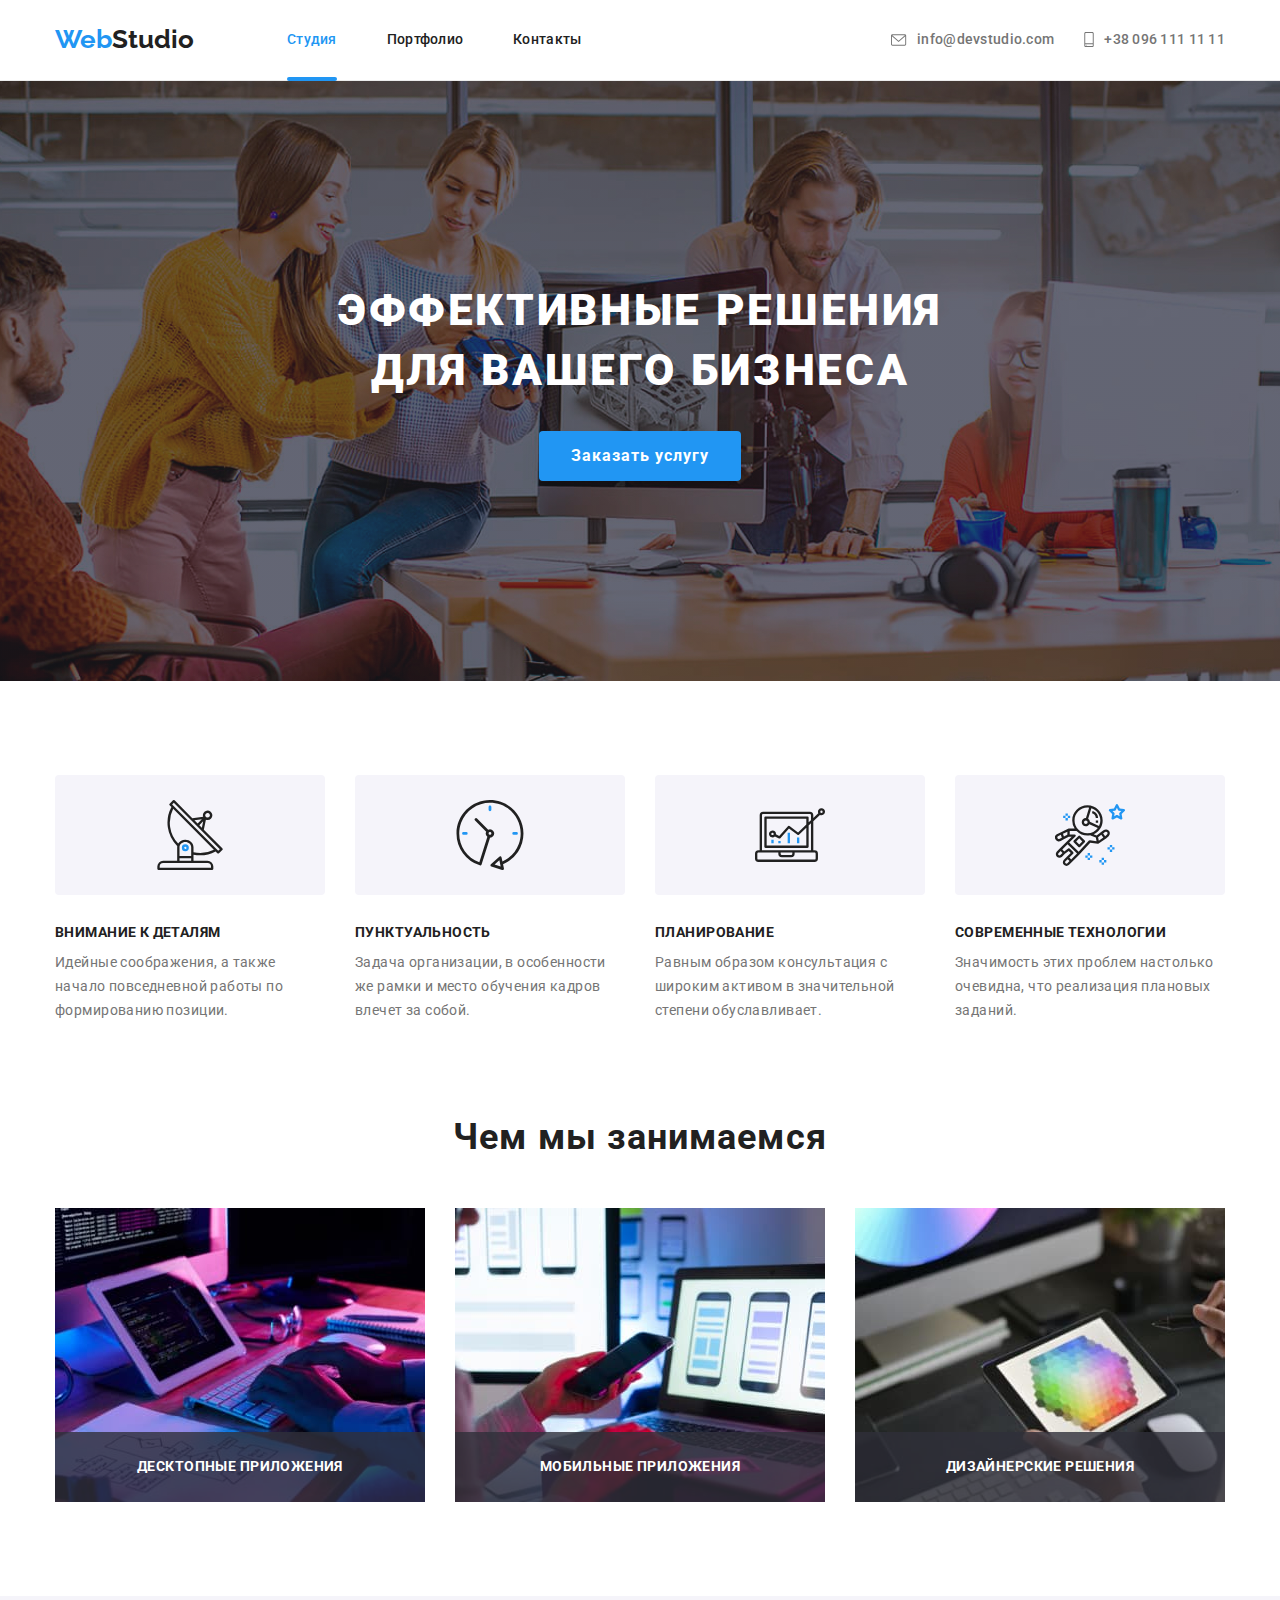
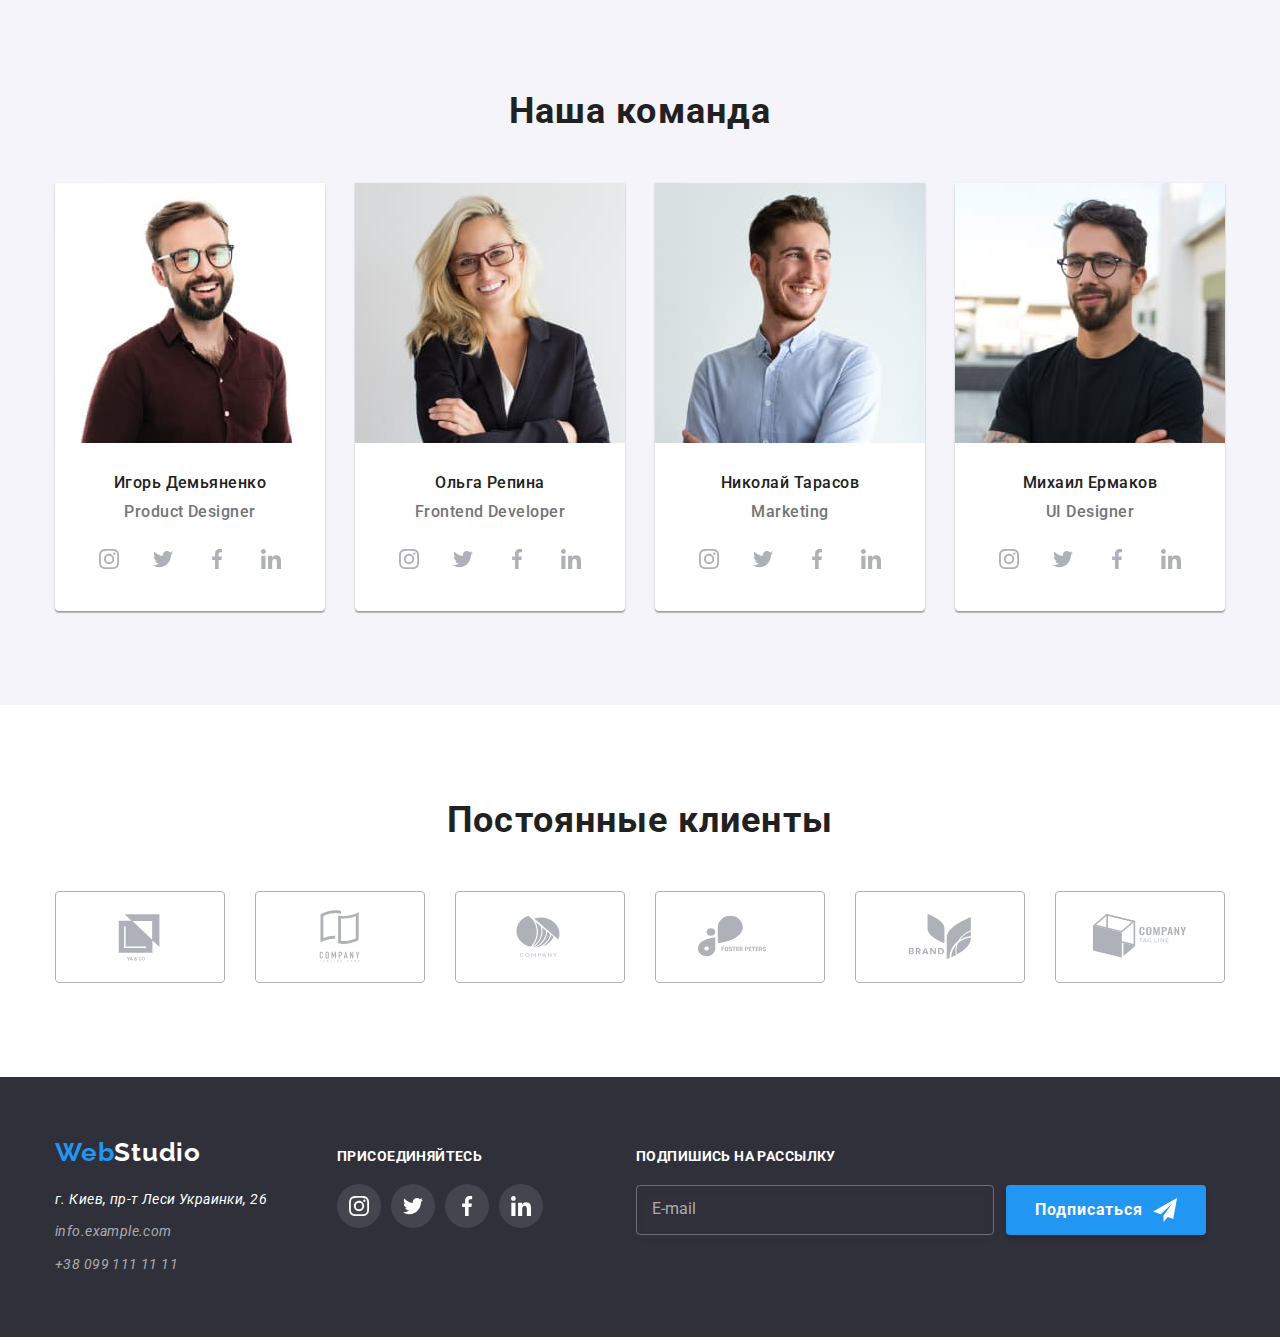
==== commit 9363aaae: "scss done" ====
--- a/index.html
+++ b/index.html
@@ -16,11 +16,11 @@
       rel="stylesheet"
       href="https://cdnjs.cloudflare.com/ajax/libs/animate.css/4.1.1/animate.min.css"
     />
-    <link link rel="stylesheet" href="./css/styles.css" />
-    <link link rel="preconnect" href="https://fonts.googleapis.com" />
-    <link link rel="preconnect" href="https://fonts.gstatic.com" crossorigin />
+    <link  rel="stylesheet" href="./css/main.min.css" />
+    <link  rel="stylesheet" href="./css/styles.css" />
+    <link  rel="preconnect" href="https://fonts.googleapis.com" />
+    <link  rel="preconnect" href="https://fonts.gstatic.com" crossorigin />
     <link
-      link
       href="https://fonts.googleapis.com/css2?family=Raleway:wght@700&family=Roboto:wght@400;500;700;900&display=swap"
       rel="stylesheet"
     />
@@ -29,7 +29,7 @@
   <body data-boody>
     <!--Header-->
     <header class="header">
-      <div class="container top-menu">
+      <div class="top-menu">
         <a class="header__logo logo link" href="./index.html">
           <span class="logo--accent">Web</span>Studio
         </a>
@@ -84,7 +84,7 @@
     </header>
       <!--Hero section -->
       <section class="hero">
-        <div class="container hero__container">
+        <div class="hero__container">
           <h1 class="hero__title">Эффективные решения для вашего бизнеса</h1>
           <button type="button" class="hero__btn btn" data-modal-open>
             Заказать услугу
@@ -92,9 +92,9 @@
         </div>
       </section>
       <!--Benefits Section-->
-      <section class="benefits section">
-        <div class="container benefits__container">
-          <h2 class="section__title hidden">Особенности</h2>
+      <section class="benefits">
+        <div class="benefits__container">
+          <h2 class="section__title visually-hidden">Особенности</h2>
           <!--скрыто-->
           <ul class="benefits__list list">
             <!--benefits item 1-->
@@ -155,8 +155,8 @@
         </div>
       </section>
       <!--Activities Section-->
-      <section class="activities section">
-        <div class="container activities__container">
+      <section class="activities">
+        <div class="activities__container">
           <h2 class="section__title">Чем мы занимаемся</h2>
           <ul class="activities__list list">
             <li class="activities__item">
@@ -199,8 +199,8 @@
         </div>
       </section>
       <!--Team Section-->
-      <section class="team section">
-        <div class="container team__container">
+      <section class="team">
+        <div class="team__container">
           <h2 class="section__title">Наша команда</h2>
           <ul class="team__list list">
             <!--team__card 1-->
@@ -471,8 +471,8 @@
         </div>
       </section>
       <!--Clients-->
-      <section class="clients section">
-        <div class="container clients__container">
+      <section class="clients">
+        <div class="clients__container">
           <h2 class="section__title">Постоянные клиенты</h2>
           <ul class="clients__list list">
             <li class="clients__item">
@@ -680,7 +680,7 @@
               >
               <button type="submit" class="footer-form__btn btn">
                 <span>Подписаться</span>
-                <svg class="icon-send" width="24" height="24">
+                <svg class="footer-form__icon-send" width="24" height="24">
                   <use href="./images/icons.svg#icon-send"></use>
                 </svg>
               </button>
@@ -760,11 +760,11 @@
                 type="checkbox"
                 name="license__label"
                 />
-              <span class="license__check-img">
+              <span class="license__checkbox-img">
                 <svg class="license__icon-check" width="16px" height="15px">
-                  <use class="license__checked"
+                  <use class="license--checked"
                   href="./images/icons.svg#icon-check"></use>
-                  <use class="license__nochecked"
+                  <use class="license--nochecked"
                   href="./images/icons.svg#icon-checkbox"></use>
                 </svg>
               </span>
--- a/css/main.min.css
+++ b/css/main.min.css
@@ -0,0 +1 @@
+.btn-send,.footer-form__btn,.hero__btn{font-weight:700;font-size:16px;line-height:1.875;letter-spacing:.06em;color:var(--light-text);background-color:var(--accent);-webkit-box-shadow:0px 4px 4px rgba(0,0,0,.15);box-shadow:0px 4px 4px rgba(0,0,0,.15)}.btn-send:hover,.footer-form__btn:hover,.hero__btn:hover,.btn-send:focus,.footer-form__btn:focus,.hero__btn:focus{outline:none}.portfolio,.clients,.team,.benefits{padding:94px 0px}.footer__container,.projects,.filters,.clients__container,.team__container,.activities__container,.benefits__container,.hero__container,.top-menu{width:1200px;margin-left:auto;margin-right:auto;padding-left:15px;padding-right:15px}:root{--accent: #2196f3;--main-bg: #ffffff;--secondary-bg: #f5f4fa;--main-text: #212121;--secondary-text: #757575;--light-text: #ffffff;--footer-contacts: rgba(255, 255, 255, 0.6);--footer-bg: #2f303a;--nav-underline: #ececec;--item-border: #eeeeee;--social-links: #afb1b8;--footer-sl: rgba(255, 255, 255, 0.1);--hero-bg: #c4c4c4;--main-font: "Roboto";--secondary-font: "Raleway";--animation: 250ms cubic-bezier(0.4, 0, 0.2, 1)}.visually-hidden{position:absolute;white-space:nowrap;width:1px;height:1px;overflow:hidden;border:0;padding:0;clip:rect(0 0 0 0);-webkit-clip-path:inset(50%);clip-path:inset(50%);margin:-1px}body{font-family:var(--main-font),sans-serif;font-size:16px;line-height:1.15;color:var(--main-text);background-color:var(--main-bg);margin:0}body.no-scroll{overflow:hidden}*,*::before,*::after{-webkit-box-sizing:border-box;box-sizing:border-box}h1,h2,h3,p{margin:0;pointer-events:none}.list{list-style:none;margin:0;padding:0}.btn{font-family:inherit;text-transform:none;border-style:none;border-radius:4px;cursor:pointer}img{width:100%;display:block}.item-title{font-weight:700;font-size:14px;line-height:1.14;letter-spacing:.03em;text-transform:uppercase}.link{text-decoration:none;color:currentColor}.link:hover,.link:focus{outline:none;border:none;color:var(--accent);cursor:pointer}.list{display:-webkit-box;display:-ms-flexbox;display:flex;-webkit-box-orient:horizontal;-webkit-box-direction:normal;-ms-flex-direction:row;flex-direction:row}.logo{width:145px;height:31px;display:-webkit-box;display:-ms-flexbox;display:flex;font-size:26px;line-height:1.2;font-family:var(--secondary-font),sans-serif;font-weight:700;color:var(--main-text)}.logo:hover,.logo:focus{color:var(--main-text)}.logo--accent{color:var(--accent)}.footer__logo{margin-bottom:20px;font-weight:700;font-size:26px;line-height:1.19;letter-spacing:.03em;color:var(--light-text)}.footer__logo:hover,.footer__logo:focus{color:var(--light-text)}.nav__link{position:relative;padding-top:32px;padding-bottom:32px;font-weight:500;font-size:14px;line-height:1.14;letter-spacing:.02em;color:var(--main-text);-webkit-transition:color 250ms cubic-bezier(0.4, 0, 0.2, 1);transition:color 250ms cubic-bezier(0.4, 0, 0.2, 1)}.nav__link--active{color:var(--accent)}.nav__link--active::after{content:"";display:block;position:absolute;bottom:auto;top:77px;width:100%;height:4px;background-color:var(--accent);border-radius:2px}.nav__item{display:-webkit-box;display:-ms-flexbox;display:flex;margin-right:50px}.nav__item:last-child{margin-right:0}.overlay{position:absolute;overflow:hidden;width:100%;height:0;bottom:0;padding:0;background-color:rgba(33,150,243,.9);color:var(--light-text);font-family:var(--main-font);font-size:18px;line-height:1.56;font-weight:400;-webkit-transition:height 250ms cubic-bezier(0.4, 0, 0.2, 1),padding 250ms cubic-bezier(0.4, 0, 0.2, 1);transition:height 250ms cubic-bezier(0.4, 0, 0.2, 1),padding 250ms cubic-bezier(0.4, 0, 0.2, 1)}.projects__item:hover .overlay,.projects__item:focus .overlay{height:100%;padding:63px 24px}.section__title{text-align:center;margin-bottom:50px;font-weight:700;font-size:36px;line-height:1.17;letter-spacing:.03em}.social-links{display:-webkit-box;display:-ms-flexbox;display:flex;-webkit-box-orient:horizontal;-webkit-box-direction:normal;-ms-flex-direction:row;flex-direction:row;-webkit-box-pack:center;-ms-flex-pack:center;justify-content:center}.social-links__item:not(:last-child){margin-right:10px}.social-link{width:44px;height:44px;display:-webkit-box;display:-ms-flexbox;display:flex;-webkit-box-pack:center;-ms-flex-pack:center;justify-content:center;-webkit-box-align:center;-ms-flex-align:center;align-items:center;color:var(--social-links);background-color:var(--main-bg);border-radius:50%;-webkit-transition:color 250ms cubic-bezier(0.4, 0, 0.2, 1),background-color 250ms cubic-bezier(0.4, 0, 0.2, 1);transition:color 250ms cubic-bezier(0.4, 0, 0.2, 1),background-color 250ms cubic-bezier(0.4, 0, 0.2, 1)}.social-link:hover,.social-link:focus{outline:none;border:none;color:var(--light-text);background-color:var(--accent)}.social-link__icon{fill:currentColor}.top-menu__contacts{margin-left:auto;width:auto;display:-webkit-box;display:-ms-flexbox;display:flex}.top-menu__contacts-link{display:-webkit-box;display:-ms-flexbox;display:flex;-webkit-box-align:center;-ms-flex-align:center;align-items:center;color:var(--secondary-text);font-weight:500;font-size:14px;line-height:1.14;letter-spacing:.02em;-webkit-transition:color 250ms cubic-bezier(0.4, 0, 0.2, 1);transition:color 250ms cubic-bezier(0.4, 0, 0.2, 1)}.top-menu__contacts-item{margin-right:30px;-webkit-box-pack:start;-ms-flex-pack:start;justify-content:flex-start;display:-webkit-box;display:-ms-flexbox;display:flex;-webkit-box-align:center;-ms-flex-align:center;align-items:center}.top-menu__contacts-item:last-child{margin-right:0}.top-menu__contacts-icon{fill:currentColor;margin-right:10px;-webkit-transition:color 250ms cubic-bezier(0.4, 0, 0.2, 1);transition:color 250ms cubic-bezier(0.4, 0, 0.2, 1)}.header{width:100%;display:-webkit-box;display:-ms-flexbox;display:flex;-webkit-box-align:center;-ms-flex-align:center;align-items:center;-webkit-box-pack:start;-ms-flex-pack:start;justify-content:start;background-color:var(--main-bg);border-bottom:1px solid var(--nav-underline)}.header__content{margin-left:93px;width:100%;display:-webkit-box;display:-ms-flexbox;display:flex;-webkit-box-orient:horizontal;-webkit-box-direction:normal;-ms-flex-direction:row;flex-direction:row;-webkit-box-align:center;-ms-flex-align:center;align-items:center;-webkit-box-pack:justify;-ms-flex-pack:justify;justify-content:space-between}.top-menu{display:-webkit-box;display:-ms-flexbox;display:flex;-webkit-box-align:center;-ms-flex-align:center;align-items:center}.hero{width:100%;min-height:600px;display:-webkit-box;display:-ms-flexbox;display:flex;-webkit-box-align:center;-ms-flex-align:center;align-items:center;background-image:-webkit-gradient(linear, right top, left bottom, from(rgba(47, 48, 58, 0.4)), to(rgba(47, 48, 58, 0.4))),url(../images/BG/Img.jpg);background-image:linear-gradient(to left bottom, rgba(47, 48, 58, 0.4), rgba(47, 48, 58, 0.4)),url(../images/BG/Img.jpg);background-repeat:no-repeat,no-repeat,no-repeat;background-size:1600px;background-color:var(--hero-bg);background-position:50% 50%}.hero__container{max-width:696px;margin:auto;display:-webkit-box;display:-ms-flexbox;display:flex;-webkit-box-orient:vertical;-webkit-box-direction:normal;-ms-flex-direction:column;flex-direction:column}.hero__title{margin-bottom:30px;font-weight:900;font-size:44px;line-height:1.36;text-align:center;letter-spacing:.06em;text-transform:uppercase;color:var(--light-text)}.hero__btn{margin-left:auto;margin-right:auto;padding:10px 32px;display:block}.benefits__item-text{font-size:14px;line-height:1.7;letter-spacing:.03em;color:var(--secondary-text)}.benefits__svg-container{margin-bottom:30px;padding-top:25px;padding-bottom:25px;display:-webkit-box;display:-ms-flexbox;display:flex;-webkit-box-align:center;-ms-flex-align:center;align-items:center;-webkit-box-pack:center;-ms-flex-pack:center;justify-content:center;background-color:var(--secondary-bg);border-radius:4px}.benefits__item{margin-right:30px;width:calc((100% - 90px)/4)}.benefits__item:last-child{margin-right:0}.benefits__item-title{margin-bottom:10px;text-align:left}.activities{padding-bottom:94px;padding-top:0;display:-webkit-box;display:-ms-flexbox;display:flex;-ms-flex-wrap:wrap;flex-wrap:wrap}.activities__item-title{position:absolute;width:100%;bottom:0;padding-top:27px;padding-bottom:27px;text-align:center;background-color:rgba(47,48,58,.8);color:var(--light-text)}.activities__item{margin-right:30px;width:calc((100% - 60px)/3);position:relative}.activities__item:last-child{margin-right:0}.team{background-color:var(--secondary-bg)}.team__img{margin-bottom:30px}.team__card-name{margin-bottom:10px;font-weight:500;font-size:16px;line-height:1.19;text-align:center;letter-spacing:.03em}.team__card{margin-right:30px;padding-bottom:30px;width:calc((100% - 90px)/4);text-align:center;-webkit-box-shadow:0px 1px 3px rgba(0,0,0,.12),0px 1px 1px rgba(0,0,0,.14),0px 2px 1px rgba(0,0,0,.2);box-shadow:0px 1px 3px rgba(0,0,0,.12),0px 1px 1px rgba(0,0,0,.14),0px 2px 1px rgba(0,0,0,.2);border-radius:0px 0px 4px 4px;background-color:var(--main-bg)}.team__card:last-child{margin-right:0px}.team__card-position{margin-bottom:16px;font-weight:500;font-size:16px;line-height:1.19;text-align:center;letter-spacing:.03em;color:var(--secondary-text)}.clients__list{display:-webkit-box;display:-ms-flexbox;display:flex}.clients__logo{fill:currentColor}.clients__item{margin-right:30px;width:calc((100% - 150px)/6)}.clients__item:last-child{margin-right:0}.clients__link{width:170px;height:92px;display:-webkit-box;display:-ms-flexbox;display:flex;-webkit-box-align:center;-ms-flex-align:center;align-items:center;-webkit-box-pack:center;-ms-flex-pack:center;justify-content:center;color:var(--social-links);border:1px solid var(--social-links);border-radius:4px;-webkit-transition:color 250ms cubic-bezier(0.4, 0, 0.2, 1),border-color 250ms cubic-bezier(0.4, 0, 0.2, 1);transition:color 250ms cubic-bezier(0.4, 0, 0.2, 1),border-color 250ms cubic-bezier(0.4, 0, 0.2, 1)}.clients__link:hover,.clients__link:focus{border-color:var(--accent);color:var(--accent);outline:none}.filters{display:-webkit-box;display:-ms-flexbox;display:flex;-webkit-box-pack:center;-ms-flex-pack:center;justify-content:center;-ms-flex-wrap:wrap;flex-wrap:wrap;margin-bottom:50px}.filters__list{-ms-flex-wrap:wrap;flex-wrap:wrap}.filters__item{display:-webkit-box;display:-ms-flexbox;display:flex}.filters__item:not(:last-child){margin-right:8px}.filters__btn{padding:6px 22px;text-align:center;font-weight:500;font-size:16px;line-height:1.6;letter-spacing:.03em;background-color:var(--secondary-bg);-webkit-transition:color 250ms cubic-bezier(0.4, 0, 0.2, 1),background-color 250ms cubic-bezier(0.4, 0, 0.2, 1),-webkit-box-shadow 250ms cubic-bezier(0.4, 0, 0.2, 1);transition:color 250ms cubic-bezier(0.4, 0, 0.2, 1),background-color 250ms cubic-bezier(0.4, 0, 0.2, 1),-webkit-box-shadow 250ms cubic-bezier(0.4, 0, 0.2, 1);transition:color 250ms cubic-bezier(0.4, 0, 0.2, 1),background-color 250ms cubic-bezier(0.4, 0, 0.2, 1),box-shadow 250ms cubic-bezier(0.4, 0, 0.2, 1);transition:color 250ms cubic-bezier(0.4, 0, 0.2, 1),background-color 250ms cubic-bezier(0.4, 0, 0.2, 1),box-shadow 250ms cubic-bezier(0.4, 0, 0.2, 1),-webkit-box-shadow 250ms cubic-bezier(0.4, 0, 0.2, 1)}.filters__btn:hover,.filters__btn:focus{outline:none;color:var(--light-text);background-color:var(--accent);-webkit-box-shadow:0px 3px 1px rgba(0,0,0,.1),0px 1px 2px rgba(0,0,0,.08),0px 2px 2px rgba(0,0,0,.12);box-shadow:0px 3px 1px rgba(0,0,0,.1),0px 1px 2px rgba(0,0,0,.08),0px 2px 2px rgba(0,0,0,.12)}.projects__list{-ms-flex-wrap:wrap;flex-wrap:wrap;-webkit-box-align:start;-ms-flex-align:start;align-items:flex-start}.projects__picture{position:relative}.projects__card{padding:20px 24px;text-align:left;border-left:1px solid #eee;border-right:1px solid #eee;border-bottom:1px solid #eee}.projects__name{margin-bottom:4px;font-weight:700;font-size:18px;line-height:2;letter-spacing:.06em}.projects__description{line-height:1.88;letter-spacing:.03em;color:var(--secondary-text)}.projects__item:hover,.projects__item:focus{-webkit-box-shadow:0px 1px 1px rgba(0,0,0,.12),0px 4px 4px rgba(0,0,0,.06),1px 4px 6px rgba(0,0,0,.16);box-shadow:0px 1px 1px rgba(0,0,0,.12),0px 4px 4px rgba(0,0,0,.06),1px 4px 6px rgba(0,0,0,.16)}.projects__item{display:-webkit-box;display:-ms-flexbox;display:flex;-webkit-box-orient:vertical;-webkit-box-direction:normal;-ms-flex-direction:column;flex-direction:column;width:calc((100% - 60px)/3);border:1px solid #eee;-webkit-transition:-webkit-box-shadow 250ms cubic-bezier(0.4, 0, 0.2, 1);transition:-webkit-box-shadow 250ms cubic-bezier(0.4, 0, 0.2, 1);transition:box-shadow 250ms cubic-bezier(0.4, 0, 0.2, 1);transition:box-shadow 250ms cubic-bezier(0.4, 0, 0.2, 1), -webkit-box-shadow 250ms cubic-bezier(0.4, 0, 0.2, 1)}.projects__item:not(:nth-child(3n)){margin-right:30px}.projects__item:not(:nth-last-child(-n+3)){margin-bottom:30px}.footer{background-color:var(--footer-bg);padding-top:60px;padding-bottom:60px}.footer__container{display:-webkit-box;display:-ms-flexbox;display:flex;text-align:left;-webkit-box-orient:horizontal;-webkit-box-direction:normal;-ms-flex-direction:row;flex-direction:row;-webkit-box-align:baseline;-ms-flex-align:baseline;align-items:baseline}.footer--action{margin-bottom:20px;font-weight:700;font-size:14px;line-height:16px;letter-spacing:.03em;text-transform:uppercase;color:var(--light-text)}.footer__contacts-list{-webkit-box-orient:vertical;-webkit-box-direction:normal;-ms-flex-direction:column;flex-direction:column}.footer__contacts-link{font-weight:400;font-size:14px;line-height:1.7;letter-spacing:.03em;color:rgba(255,255,255,.6);-webkit-transition:color 250ms cubic-bezier(0.4, 0, 0.2, 1);transition:color 250ms cubic-bezier(0.4, 0, 0.2, 1)}.footer__address-link{color:var(--light-text);-webkit-transition:color 250ms cubic-bezier(0.4, 0, 0.2, 1);transition:color 250ms cubic-bezier(0.4, 0, 0.2, 1)}.footer__social-links{width:206px;margin-left:70px;display:-webkit-box;display:-ms-flexbox;display:flex;-webkit-box-orient:vertical;-webkit-box-direction:normal;-ms-flex-direction:column;flex-direction:column}.footer__social-link{color:var(--light-text);background-color:var(--footer-sl)}.footer__contacts-item{margin-bottom:9px;font-weight:400;font-size:14px;line-height:1.7;letter-spacing:.03em}.footer__contacts-item:last-child{margin-bottom:0px}.footer-form__container{width:570px;margin-left:93px;display:-webkit-box;display:-ms-flexbox;display:flex;-webkit-box-orient:vertical;-webkit-box-direction:normal;-ms-flex-direction:column;flex-direction:column}.footer-form__subscription{position:relative;margin-top:20px;width:570px;display:-webkit-box;display:-ms-flexbox;display:flex;-ms-flex-wrap:wrap;flex-wrap:wrap;-webkit-box-pack:start;-ms-flex-pack:start;justify-content:start;gap:12px}.footer-form__btn{width:200px;display:-webkit-box;display:-ms-flexbox;display:flex;-webkit-box-align:center;-ms-flex-align:center;align-items:center;-webkit-box-pack:center;-ms-flex-pack:center;justify-content:center;text-align:center;-webkit-transition:background-color 250ms cubic-bezier(0.4, 0, 0.2, 1);transition:background-color 250ms cubic-bezier(0.4, 0, 0.2, 1)}.footer-form__icon-send{margin-left:10px;width:24px;height:24px;fill:currentColor}.footer-form__email-input{width:358px;height:50px;color:var(--light-text);font-size:16px;line-height:1.25;border:1px solid rgba(255,255,255,.3);-webkit-filter:drop-shadow(0px 4px 4px rgba(0, 0, 0, 0.15));filter:drop-shadow(0px 4px 4px rgba(0, 0, 0, 0.15));border-radius:4px;background-color:rgba(0,0,0,0);cursor:pointer;-webkit-transition:border-color 250ms cubic-bezier(0.4, 0, 0.2, 1);transition:border-color 250ms cubic-bezier(0.4, 0, 0.2, 1)}.footer-form__email-input:hover,.footer-form__email-input:focus{outline:none;border-color:var(--accent)}.footer-form__email-label{position:absolute;top:15px;left:16px;color:rgba(255,255,255,.6);-webkit-transition:color 250ms cubic-bezier(0.4, 0, 0.2, 1),-webkit-transform 250ms cubic-bezier(0.4, 0, 0.2, 1);transition:color 250ms cubic-bezier(0.4, 0, 0.2, 1),-webkit-transform 250ms cubic-bezier(0.4, 0, 0.2, 1);transition:color 250ms cubic-bezier(0.4, 0, 0.2, 1),transform 250ms cubic-bezier(0.4, 0, 0.2, 1);transition:color 250ms cubic-bezier(0.4, 0, 0.2, 1),transform 250ms cubic-bezier(0.4, 0, 0.2, 1),-webkit-transform 250ms cubic-bezier(0.4, 0, 0.2, 1)}.footer-form__email-input:hover+.footer-form__email-label,.footer-form__email-input:focus+.footer-form__email-label{color:var(--accent);-webkit-transform:translate(-16px, -200%);transform:translate(-16px, -200%)}.backdrop{position:fixed;top:0;left:0;width:100%;height:100%;z-index:100;background-color:rgba(0,0,0,.2);opacity:1;visibility:visible;pointer-events:initial;left:50%;-webkit-transform:translateX(-50%) scale(1);transform:translateX(-50%) scale(1);-webkit-transition:all 250ms cubic-bezier(0.4, 0, 0.2, 1);transition:all 250ms cubic-bezier(0.4, 0, 0.2, 1);-webkit-transition:opacity var(--animation),visibility var(--animation);transition:opacity var(--animation),visibility var(--animation)}.backdrop.is-hidden{opacity:0;visibility:hidden;pointer-events:none}.backdrop__inner{position:absolute;top:50%;left:50%;-webkit-transform:translate(-50%, -50%);transform:translate(-50%, -50%);min-width:528px;min-height:581px;padding:40px;background-color:var(--main-bg);-webkit-box-shadow:0px 1px 3px rgba(0,0,0,.12),0px 1px 1px rgba(0,0,0,.14),0px 2px 1px rgba(0,0,0,.2);box-shadow:0px 1px 3px rgba(0,0,0,.12),0px 1px 1px rgba(0,0,0,.14),0px 2px 1px rgba(0,0,0,.2);border-radius:4px;-webkit-transition:all 250ms cubic-bezier(0.4, 0, 0.2, 1);transition:all 250ms cubic-bezier(0.4, 0, 0.2, 1)}.modal-form{display:-webkit-box;display:-ms-flexbox;display:flex;-webkit-box-orient:vertical;-webkit-box-direction:normal;-ms-flex-direction:column;flex-direction:column;-webkit-box-align:center;-ms-flex-align:center;align-items:center}.modal-form__action-text{display:block;text-align:center;margin-bottom:30px;font-size:20px}.modal-form__input{width:100%;height:40px;padding-left:42px;padding-top:12px;padding-bottom:12px;border:1px solid rgba(33,33,33,.2);border-radius:4px;cursor:pointer;-webkit-transition:border-color 250ms cubic-bezier(0.4, 0, 0.2, 1);transition:border-color 250ms cubic-bezier(0.4, 0, 0.2, 1)}.modal-form__input:hover,.modal-form__input:focus{outline:none;border-color:var(--accent)}.modal-form__input-container{position:relative;margin-bottom:28px;width:100%}.modal-form__input-icon{position:absolute;left:16px;top:50%;width:18px;height:18px;fill:currentColor;-webkit-transform:translateY(-50%);transform:translateY(-50%);-webkit-transition:fill 250ms cubic-bezier(0.4, 0, 0.2, 1);transition:fill 250ms cubic-bezier(0.4, 0, 0.2, 1)}.modal-form__input-container:hover>.modal-form__input-icon,.modal-form__input-container:focus>.modal-form__input-icon{fill:var(--accent)}.modal-form__label{position:absolute;top:12px;left:42px;height:14px;font-size:12px;font-family:var(--main-font);font-weight:400;line-height:1.17;letter-spacing:.01em;color:var(--secondary-text);-webkit-transition:color 250ms cubic-bezier(0.4, 0, 0.2, 1),-webkit-transform 250ms cubic-bezier(0.4, 0, 0.2, 1);transition:color 250ms cubic-bezier(0.4, 0, 0.2, 1),-webkit-transform 250ms cubic-bezier(0.4, 0, 0.2, 1);transition:color 250ms cubic-bezier(0.4, 0, 0.2, 1),transform 250ms cubic-bezier(0.4, 0, 0.2, 1);transition:color 250ms cubic-bezier(0.4, 0, 0.2, 1),transform 250ms cubic-bezier(0.4, 0, 0.2, 1),-webkit-transform 250ms cubic-bezier(0.4, 0, 0.2, 1)}.modal-form__input:hover+.modal-form__label,.modal-form__input:focus+.modal-form__label{color:var(--accent);-webkit-transform:translate(-42px, -200%);transform:translate(-42px, -200%)}.modal-form__input-container-comment{margin-bottom:20px;height:120px}.modal-form__comment{resize:none;height:120px;padding:12px 16px}.modal-form__comment::-webkit-input-placeholder{font-weight:400;font-size:14px;line-height:16px;line-height:1.1428571429;letter-spacing:.1em;color:rgba(117,117,117,.5);opacity:0;-webkit-transition:opacity 250ms ease-in-out 50ms;transition:opacity 250ms ease-in-out 50ms}.modal-form__comment::-moz-placeholder{font-weight:400;font-size:14px;line-height:16px;line-height:1.1428571429;letter-spacing:.1em;color:rgba(117,117,117,.5);opacity:0;-moz-transition:opacity 250ms ease-in-out 50ms;transition:opacity 250ms ease-in-out 50ms}.modal-form__comment:-ms-input-placeholder{font-weight:400;font-size:14px;line-height:16px;line-height:1.1428571429;letter-spacing:.1em;color:rgba(117,117,117,.5);opacity:0;-ms-transition:opacity 250ms ease-in-out 50ms;transition:opacity 250ms ease-in-out 50ms}.modal-form__comment::-ms-input-placeholder{font-weight:400;font-size:14px;line-height:16px;line-height:1.1428571429;letter-spacing:.1em;color:rgba(117,117,117,.5);opacity:0;-ms-transition:opacity 250ms ease-in-out 50ms;transition:opacity 250ms ease-in-out 50ms}.modal-form__comment::placeholder{font-weight:400;font-size:14px;line-height:16px;line-height:1.1428571429;letter-spacing:.1em;color:rgba(117,117,117,.5);opacity:0;-webkit-transition:opacity 250ms ease-in-out 50ms;transition:opacity 250ms ease-in-out 50ms}.modal-form__comment:hover::-webkit-input-placeholder, .modal-form__comment:focus::-webkit-input-placeholder{opacity:1}.modal-form__comment:hover::-moz-placeholder, .modal-form__comment:focus::-moz-placeholder{opacity:1}.modal-form__comment:hover:-ms-input-placeholder, .modal-form__comment:focus:-ms-input-placeholder{opacity:1}.modal-form__comment:hover::-ms-input-placeholder, .modal-form__comment:focus::-ms-input-placeholder{opacity:1}.modal-form__comment:hover::placeholder,.modal-form__comment:focus::placeholder{opacity:1}.license{margin-bottom:30px;width:100%}.license .license__label{display:-webkit-box;display:-ms-flexbox;display:flex;-webkit-box-pack:center;-ms-flex-pack:center;justify-content:center;-webkit-box-align:center;-ms-flex-align:center;align-items:center;gap:7px;cursor:pointer}.license .license__label-inner{font-size:14px;line-height:1.7142857143;letter-spacing:.03em;-webkit-user-select:none;-moz-user-select:none;-ms-user-select:none;user-select:none}.license .license__link{color:var(--accent);-webkit-text-decoration-line:underline;text-decoration-line:underline}.license__checkbox-img{display:-webkit-inline-box;display:-ms-inline-flexbox;display:inline-flex;-webkit-box-align:center;-ms-flex-align:center;align-items:center;-webkit-box-pack:center;-ms-flex-pack:center;justify-content:center;-webkit-transition:border-radius 250ms cubic-bezier(0.4, 0, 0.2, 1),opacity 250ms cubic-bezier(0.4, 0, 0.2, 1),background-color 250ms cubic-bezier(0.4, 0, 0.2, 1);transition:border-radius 250ms cubic-bezier(0.4, 0, 0.2, 1),opacity 250ms cubic-bezier(0.4, 0, 0.2, 1),background-color 250ms cubic-bezier(0.4, 0, 0.2, 1)}.license--checked{width:11px;height:8px;fill:var(--light-text);border:.2px solid var(--light-text);background-color:var(--light-text);opacity:0}.license__checkbox:checked~.license__checkbox-img .license--checked{opacity:1}.license--nochecked{width:16px;height:15px;fill:var(--main-text);background-color:var(--main-text);opacity:1}.license__checkbox:checked~.license__checkbox-img .license--nochecked{opacity:0}.license__checkbox:checked~.license__checkbox-img .license__icon-check{background-color:var(--accent);border-radius:2px}.modal-form__btn-close{position:absolute;top:8px;right:8px;width:30px;height:30px;display:-webkit-box;display:-ms-flexbox;display:flex;-webkit-box-align:center;-ms-flex-align:center;align-items:center;-webkit-box-pack:center;-ms-flex-pack:center;justify-content:center;color:var(--main-text);border-radius:50%;border:1px solid rgba(0,0,0,.1);background-color:var(--main-bg);cursor:pointer;-webkit-transition:color 250ms cubic-bezier(0.4, 0, 0.2, 1);transition:color 250ms cubic-bezier(0.4, 0, 0.2, 1)}.modal-form__btn-close:hover,.modal-form__btn-close:focus{color:var(--accent)}.modal-form__icon-close{fill:currentColor;display:block}.btn-send{width:200px;margin-left:auto;margin-right:auto;padding:10px 55px;display:-webkit-box;display:-ms-flexbox;display:flex;-webkit-box-align:center;-ms-flex-align:center;align-items:center;text-align:center;-webkit-transition:background-color 250ms cubic-bezier(0.4, 0, 0.2, 1);transition:background-color 250ms cubic-bezier(0.4, 0, 0.2, 1)}.btn-send:hover,.btn-send:focus{background-color:#188ce8}/*# sourceMappingURL=main.min.css.map */--- a/css/styles.css
+++ b/css/styles.css
@@ -1,869 +1,139 @@
-:root {
-  --accent: #2196f3;
-  --main-bg: #ffffff;
-  --secondary-bg: #f5f4fa;
-  --main-text: #212121;
-  --secondary-text: #757575;
-  --light-text: #ffffff;
-  --footer-contacts: rgba(255, 255, 255, 0.6);
-  --footer-bg: #2f303a;
-  --nav-underline: #ececec;
-  --item-border: #eeeeee;
-  --social-links: #afb1b8;
-  --hero-bg: #c4c4c4;
-  /* fonts */
-  --main-font: 'Roboto';
-  --secondary-font: 'Raleway';
-  /* animation */
-  --animation: 250ms cubic-bezier(0.4, 0, 0.2, 1);
-}
 
-*,
-*::before,
-*::after {
-  box-sizing: border-box;
-}
 
-body {
-  font-family: var(--main-font), sans-serif;
-  font-size: 16px;
-  line-height: 1.15;
-  color: var(--main-text);
-  background-color: var(--main-bg);
-  margin: 0;
-}
-
-.no-scroll {
-  overflow: hidden;
-}
-
-h1,
-h2,
-h3,
-p {
-  margin: 0;
-  pointer-events: none;
-}
-
-.hidden {
-  position: absolute;
-  width: 1px;
-  height: 1px;
-  margin: -1px;
-  border: 0;
-  padding: 0;
-  white-space: nowrap;
-  clip-path: inset(100%);
-  clip: rect(0 0 0 0);
-  overflow: hidden;
-}
-
-.visually-hidden {
-  position: absolute;
-  white-space: nowrap;
-  width: 1px;
-  height: 1px;
-  overflow: hidden;
-  border: 0;
-  padding: 0;
-  clip: rect(0 0 0 0);
-  clip-path: inset(50%);
-  margin: -1px;
-}
-
-img {
-  width: 100%;
-  display: block;
-}
-
-.btn {
-  font-family: inherit;
-  text-transform: none;
-  border-style: none;
-  border-radius: 4px;
-}
-
-.list {
-  list-style: none;
-  margin: 0;
-  padding: 0;
-  display: flex;
-  flex-direction: row;
-}
-
-.link {
-  text-decoration: none;
-  color: var(--main-text);
-}
-
-.container {
-  margin-left: auto;
-  margin-right: auto;
-  width: 1200px;
-  padding-left: 15px;
-  padding-right: 15px;
-}
-
-.section {
-  padding: 94px 0px;
-}
 
 /* Header section */
 
-.header {
-  background-color: var(--main-bg);
-  border-bottom: 1px solid var(--nav-underline);
-}
 
-.header {
-  width: 100%;
-  display: flex;
-  align-items: center;
-  justify-content: start;
-}
-
-.top-menu {
-  display: flex;
-  align-items: center;
-}
-
-.header__content {
-  margin-left: 93px;
-  width: 100%;
-  display: flex;
-  flex-direction: row;
-  align-items: center;
-  justify-content: space-between;
-}
-
-.nav__item {
-  display: flex;
-  margin-right: 50px;
-}
-.nav__item:last-child {
-  margin-right: 0;
-}
 
 /* contacts link */
 
-.top-menu__contacts {
-  margin-left: auto;
-  width: auto;
-  display: flex;
-}
 
-.top-menu__contacts-item {
-  margin-right: 30px;
-  justify-content: flex-start;
-  display: flex;
-  align-items: center;
-}
-.top-menu__contacts-item:last-child {
-  margin-right: 0;
-}
 
-.top-menu__contacts-icon {
-  fill: currentColor;
-  margin-right: 10px;
 
-  transition: color 250ms cubic-bezier(0.4, 0, 0.2, 1);
-}
 
-.nav__link,
-.top-menu__contacts-link {
-  font-style: normal;
-  font-weight: 500;
-  font-size: 14px;
-  line-height: 1.14;
-  letter-spacing: 0.02em;
 
-  transition: color 250ms cubic-bezier(0.4, 0, 0.2, 1);
-}
-.nav__link {
-  color: var(--main-text);
-  padding-top: 32px;
-  padding-bottom: 32px;
-
-  position: relative;
-}
-
-.nav__link--active {
-  color: var(--accent);
-}
-
-.nav__link--active::after {
-  content: '';
-  display: block;
-
-  width: 100%;
-  height: 4px;
-
-  background-color: var(--accent);
-  border-radius: 2px;
-
-  bottom: auto;
-  top: 77px;
-
-  position: absolute;
-}
-
-.top-menu__contacts-link {
-  color: var(--secondary-text);
-
-  display: flex;
-  align-items: center;
-}
 
 /* Hover */
 
-.top-menu__contacts-link:hover,
-.nav__link:hover,
-.footer__contacts-link:hover,
-.footer__contacts-item:hover,
-.top-menu__contacts-link:focus,
-.nav__link:focus,
-.footer__contacts-link:focus,
-.footer__contacts-item:focus,
-.top-menu__contacts-icon:hover,
-.top-menu__contacts-icon:focus {
-  outline: none;
-  border: none;
-  color: var(--accent);
-}
 
-.hero__btn,
-.filters__btn:hover,
-.hero__btn,
-.filters__btn:focus {
-  outline: none;
-  cursor: pointer;
-}
 
-.filters__btn:hover,
-.filters__btn:focus {
-  background-color: var(--accent);
-  box-shadow: 0px 3px 1px rgba(0, 0, 0, 0.1), 0px 1px 2px rgba(0, 0, 0, 0.08),
-    0px 2px 2px rgba(0, 0, 0, 0.12);
-  color: var(--light-text);
-}
 
-.projects__item:hover,
-.projects__item:focus {
-  box-shadow: 0px 1px 1px rgba(0, 0, 0, 0.12), 0px 4px 4px rgba(0, 0, 0, 0.06),
-    1px 4px 6px rgba(0, 0, 0, 0.16);
-}
+
+
 
 /* Logo */
 
-.logo {
-  width: 145px;
-  height: 31px;
-  display: flex;
-  font-size: 26px;
-  line-height: 1.2;
-  font-family: var(--secondary-font), sans-serif;
-  font-weight: 700;
-}
 
-.logo--accent {
-  color: var(--accent);
-}
+
+
 
 /* Hero section */
-.hero {
-  width: 100%;
-  min-height: 600px;
 
-  display: flex;
-  align-items: center;
 
-  background-image: linear-gradient(to left bottom, rgba(47, 48, 58, 0.4), rgba(47, 48, 58, 0.4)),
-    url(../images/BG/Img.jpg);
-  background-repeat: no-repeat, no-repeat, no-repeat;
-  background-size: 1600px;
-  background-color: var(--hero-bg);
 
-  background-position: 50% 50%;
-}
-
-.hero__container {
-  max-width: 696px;
-  margin: auto;
-}
-
-.hero__container {
-  display: flex;
-  flex-direction: column;
-}
-
-.hero__title {
-  font-style: normal;
-  font-weight: 900;
-  font-size: 44px;
-  line-height: 1.36;
-  color: var(--light-text);
-  text-align: center;
-  letter-spacing: 0.06em;
-  text-transform: uppercase;
-}
-
-.hero__title {
-  margin-bottom: 30px;
-}
 
 /* hero button */
 
-.hero__btn {
-  font-style: normal;
-  font-weight: 700;
-  line-height: 1.875;
-  font-size: 16px;
-  background-color: var(--accent);
-  box-shadow: 0px 4px 4px rgba(0, 0, 0, 0.15);
-  letter-spacing: 0.06em;
-  color: var(--light-text);
-}
-
-.hero__btn {
-  margin-left: auto;
-  margin-right: auto;
-  padding: 10px 32px;
-}
-
-.hero__btn {
-  display: block;
-}
 
 /* Section title */
-.section__title {
-  font-style: normal;
-  font-weight: 700;
-  font-size: 36px;
-  line-height: 1.17;
-  text-align: center;
-  letter-spacing: 0.03em;
-}
-.section__title {
-  text-align: center;
-  margin-bottom: 50px;
-}
+
 
 /* Benefits section */
 
-.benefits__item {
-  margin-right: 30px;
-  width: calc((100% - (4 - 1) * 30px) / 4);
-}
 
-.benefits__item:last-child {
-  margin-right: 0;
-}
 
-.benefits__item-title {
-  text-align: left;
-  margin-bottom: 10px;
-}
 
-.item-title {
-  font-style: normal;
-  font-weight: 700;
-  font-size: 14px;
-  line-height: 1.14;
-  letter-spacing: 0.03em;
-  text-transform: uppercase;
-}
 
-.benefits__item-text {
-  font-size: 14px;
-  line-height: 1.7;
-  letter-spacing: 0.03em;
-  color: var(--secondary-text);
-}
 
-.benefits__svg-container {
-  margin-bottom: 30px;
-  padding-top: 25px;
-  padding-bottom: 25px;
 
-  display: flex;
-  align-items: center;
-  justify-content: center;
-  background-color: var(--secondary-bg);
-  border-radius: 4px;
-}
+
 
 /* Activities section */
 
-.activities {
-  display: flex;
-  flex-wrap: wrap;
-  padding-top: 0;
-}
 
-.activities__item {
-  margin-right: 30px;
-  width: calc((100% - (3 - 1) * 30px) / 3);
-  position: relative;
-}
 
-.activities__item:last-child {
-  margin-right: 0;
-}
 
-.activities__item-title {
-  position: absolute;
-  width: 100%;
-  bottom: 0;
-  padding-top: 27px;
-  padding-bottom: 27px;
-  background-color: rgba(47, 48, 58, 0.8);
-  text-align: center;
-  color: var(--light-text);
-}
+
+
 
 /* Team Section */
 
-.team {
-  background-color: var(--secondary-bg);
-  padding-bottom: 94px;
-}
 
-.team__card:last-child {
-  margin-right: 0px;
-}
-.team__card {
-  margin-right: 30px;
-  box-shadow: 0px 1px 3px rgba(0, 0, 0, 0.12), 0px 1px 1px rgba(0, 0, 0, 0.14),
-    0px 2px 1px rgba(0, 0, 0, 0.2);
-  border-radius: 0px 0px 4px 4px;
-  text-align: center;
-  padding-bottom: 30px;
-  width: calc((100% - (4 - 1) * 30px) / 4);
-  background-color: var(--main-bg);
-}
 
-.team__img {
-  margin-bottom: 30px;
-}
 
-.team__card-name {
-  margin-bottom: 10px;
-}
 
-.team__card-position {
-  margin-bottom: 16px;
-}
-.team__card-name,
-.team__card-position {
-  font-style: normal;
-  font-size: 16px;
-  line-height: 1.19;
-  text-align: center;
-  letter-spacing: 0.03em;
-}
-.team__card-name {
-  font-weight: 500;
-}
-.team__card-position,
-.projects__description {
-  color: var(--secondary-text);
-}
 
-.social-links {
-  display: flex;
-  flex-direction: row;
-  justify-content: center;
-}
 
-.social-links__item:not(:last-child) {
-  margin-right: 10px;
-}
 
-.social-link {
-  width: 44px;
-  height: 44px;
-
-  display: flex;
-  justify-content: center;
-  align-items: center;
-
-  color: var(--social-links);
-  background-color: var(--main-bg);
-  border-radius: 50%;
-
-  transition: color 250ms cubic-bezier(0.4, 0, 0.2, 1),
-    background-color 250ms cubic-bezier(0.4, 0, 0.2, 1);
-}
-
-.social-link:hover,
-.social-link:focus {
-  outline: none;
-  border: none;
-  color: var(--light-text);
-  background-color: var(--accent);
-}
-
-.social-link__icon {
-  fill: currentColor;
-}
 
 /* Portfolio filters */
 
-.filters {
-  display: flex;
-  justify-content: center;
-  flex-wrap: wrap;
-  margin-bottom: 50px;
-}
 
-.filters__list {
-  flex-wrap: wrap;
-}
-.filters__item {
-  display: flex;
-}
-.filters__btn {
-  font-style: normal;
-  font-weight: 500;
-  font-size: 16px;
-  line-height: 1.6;
-  text-align: center;
-  letter-spacing: 0.03em;
-  background-color: var(--secondary-bg);
-  padding: 6px 22px;
 
-  transition: color 250ms cubic-bezier(0.4, 0, 0.2, 1),
-    background-color 250ms cubic-bezier(0.4, 0, 0.2, 1),
-    box-shadow 250ms cubic-bezier(0.4, 0, 0.2, 1);
-}
 
-.filters__item:not(:last-child) {
-  margin-right: 8px;
-}
+
+
+
+
 /* Ptojects section */
 
-.projects__list {
-  flex-wrap: wrap;
-  align-items: flex-start;
-}
-.projects__item {
-  width: calc((100% - (3 - 1) * 30px) / 3);
-  display: flex;
-  flex-direction: column;
-  border: 1px solid #eeeeee;
 
-  transition: box-shadow 250ms cubic-bezier(0.4, 0, 0.2, 1);
-}
 
-.projects__item:not(:nth-child(3n)) {
-  margin-right: 30px;
-}
 
-.projects__item:not(:nth-last-child(-n + 3)) {
-  margin-bottom: 30px;
-}
+
 
 /* Overlay*/
-.projects__picture {
-  position: relative;
-}
 
-.overlay {
-  font-family: var(--main-font);
-  font-size: 18px;
-  line-height: 1.56;
-  font-weight: 400;
-}
 
-.overlay {
-  position: absolute;
-  overflow: hidden;
-  width: 100%;
-  height: 0;
-
-  bottom: 0;
-  padding: 0;
-
-  background-color: rgba(33, 150, 243, 0.9);
-  color: var(--light-text);
-
-  transition: height 250ms cubic-bezier(0.4, 0, 0.2, 1), padding 250ms cubic-bezier(0.4, 0, 0.2, 1);
-}
-
-.projects__item:hover .overlay,
-.projects__item:focus .overlay {
-  height: 100%;
-  padding: 63px 24px;
-}
-
-.projects__card {
-  text-align: left;
-  border-left: 1px solid #eeeeee;
-  border-right: 1px solid #eeeeee;
-  border-bottom: 1px solid #eeeeee;
-  padding: 20px 24px;
-}
-.projects__name {
-  font-style: normal;
-  font-weight: 700;
-  font-size: 18px;
-  line-height: 2;
-  letter-spacing: 0.06em;
-  margin-bottom: 4px;
-}
-
-.projects__description {
-  line-height: 1.88;
-  letter-spacing: 0.03em;
-}
 /* clients */
 
-.clients__list {
-  display: flex;
-}
 
-.clients__item {
-  margin-right: 30px;
-  width: calc((100% - (6 - 1) * 30px) / 6);
-}
 
-.clients__item:last-child {
-  margin-right: 0;
-}
 
-.clients__link {
-  width: 170px;
-  height: 92px;
 
-  display: flex;
-  align-items: center;
-  justify-content: center;
 
-  color: var(--social-links);
-  border: 1px solid var(--social-links);
-  border-radius: 4px;
 
-  transition: color 250ms cubic-bezier(0.4, 0, 0.2, 1),
-    border-color 250ms cubic-bezier(0.4, 0, 0.2, 1);
-}
 
-.clients__link:hover,
-.clients__link:focus {
-  border-color: var(--accent);
-  color: var(--accent);
-  outline: none;
-}
 
-.clients__logo {
-  fill: currentColor;
-}
+
+
 /* Footer */
-.footer {
-  background-color: var(--footer-bg);
-  padding-top: 60px;
-  padding-bottom: 60px;
-}
 
-.footer__container {
-  display: flex;
-  text-align: left;
-  flex-direction: row;
-  align-items: baseline;
-}
 
-.footer__contacts-list {
-  flex-direction: column;
-}
 
-.footer__contacts-item {
-  margin-bottom: 9px;
-}
 
-.footer__contacts-item:last-child {
-  margin-bottom: 0px;
-}
 
-.footer__logo {
-  font-style: normal;
-  font-weight: 700;
-  font-size: 26px;
-  line-height: 1.19;
-  letter-spacing: 0.03em;
-  color: var(--light-text);
-  margin-bottom: 20px;
-}
 
-.footer__contacts-item,
-.footer__contacts-link {
-  font-style: normal;
-  font-weight: 400;
-  font-size: 14px;
-  line-height: 1.7;
-  letter-spacing: 0.03em;
-}
 
-.footer__address-link {
-  color: var(--light-text);
 
-  transition: color 250ms cubic-bezier(0.4, 0, 0.2, 1);
-}
 
-.footer__contacts-link {
-  color: rgba(255, 255, 255, 0.6);
 
-  transition: color 250ms cubic-bezier(0.4, 0, 0.2, 1);
-}
 
-.footer__social-links {
-  width: 206px;
-  margin-left: 70px;
-  display: flex;
-  flex-direction: column;
-}
-.footer-form__container {
-  width: 570px;
-  margin-left: 93px;
-  display: flex;
-  flex-direction: column;
-}
 
-.footer-form__subscription {
-  margin-top: 20px;
-  width: 570px;
-  display: flex;
-  flex-wrap: wrap;
-  justify-content: start;
-  gap: 12px;
-  position: relative;
-}
 
-.footer--action {
-  margin-bottom: 20px;
 
-  font-weight: 700;
-  font-size: 14px;
-  line-height: 16px;
-  letter-spacing: 0.03em;
-  text-transform: uppercase;
 
-  color: var(--light-text);
-}
 
-.footer__social-link {
-  color: var(--light-text);
-  background-color: rgba(255, 255, 255, 0.1);
-}
 
-.footer__social-link:hover,
-.footer__social-link:focus {
-  outline: none;
-  border: none;
-  color: var(--light-text);
-  background-color: var(--accent);
-}
 
-.footer-form__email-input {
-  width: 358px;
-  height: 50px;
 
-  color: var(--light-text);
-  font-size: 16px;
-  line-height: calc(20 / 16);
 
-  border: 1px solid rgba(255, 255, 255, 0.3);
-  filter: drop-shadow(0px 4px 4px rgba(0, 0, 0, 0.15));
-  border-radius: 4px;
-  background-color: transparent;
-  cursor: pointer;
-  transition: border-color 250ms cubic-bezier(0.4, 0, 0.2, 1);
-}
 
-.footer-form__email-label {
-  position: absolute;
-  top: 15px;
-  left: 16px;
-  color: rgba(255, 255, 255, 0.6);
-  transition: color 250ms cubic-bezier(0.4, 0, 0.2, 1), transform 250ms cubic-bezier(0.4, 0, 0.2, 1);
-}
 
-.footer-form__email-input:hover + .footer-form__email-label,
-.footer-form__email-input:focus + .footer-form__email-label {
-  color: var(--accent);
-  transform: translate(-16px, -200%);
-}
 
-.footer-form__email-input:hover,
-.footer-form__email-input:focus {
-  outline: none;
-  border-color: var(--accent);
-}
 
-.footer-form__btn {
-  width: 200px;
-  box-shadow: 0px 4px 4px rgba(0, 0, 0, 0.15);
 
-  color: var(--light-text);
-  background-color: var(--accent);
 
-  display: flex;
-  align-items: center;
-  justify-content: center;
-  text-align: center;
 
-  letter-spacing: 0.06em;
-  font-weight: 700;
-  font-size: 16px;
-  line-height: calc(30 / 16);
 
-  cursor: pointer;
 
-  transition: background-color 250ms cubic-bezier(0.4, 0, 0.2, 1);
-}
 
-.icon-send {
-  margin-left: 10px;
-  width: 24px;
-  height: 24px;
-  fill: currentColor;
-}
 
 /* Modal form */
 
-.backdrop {
-  position: fixed;
-  top: 0;
-  left: 0;
-  width: 100%;
-  height: 100%;
-  z-index: 100;
-  background-color: rgba(0, 0, 0, 0.2);
 
-  opacity: 1;
-  visibility: visible;
-  pointer-events: initial;
-  left: 50%;
-  transform: translateX(-50%) scale(1);
 
-  transition: all 250ms cubic-bezier(0.4, 0, 0.2, 1);
-  transition: opacity var(--animation), visibility var(--animation);
-}
 
-.backdrop__inner {
-  position: absolute;
-
-  top: 50%;
-  left: 50%;
-  transform: translate(-50%, -50%);
-  min-width: 528px;
-  min-height: 581px;
-  padding: 40px;
-
-  background-color: var(--main-bg);
-  box-shadow: 0px 1px 3px rgba(0, 0, 0, 0.12), 0px 1px 1px rgba(0, 0, 0, 0.14),
-    0px 2px 1px rgba(0, 0, 0, 0.2);
-  border-radius: 4px;
-  transition: all 250ms cubic-bezier(0.4, 0, 0.2, 1);
-}
 /* bottom: 0;
   right: 0;
   overflow-y: auto;
@@ -882,233 +152,45 @@
  */
 /* position: absolute; */
 
-.backdrop.is-hidden {
-  opacity: 0;
-  visibility: hidden;
-  pointer-events: none;
-}
 
-.modal-form__btn-close {
-  width: 30px;
-  height: 30px;
 
-  position: absolute;
-  top: 8px;
-  right: 8px;
 
-  display: flex;
-  align-items: center;
-  justify-content: center;
 
-  color: var(--main-text);
-  border-radius: 50%;
-  border: 1px solid rgba(0, 0, 0, 0.1);
-  background-color: var(--main-bg);
-  cursor: pointer;
-  transition: color 250ms cubic-bezier(0.4, 0, 0.2, 1);
-}
-.modal-form__btn-close:hover,
-.modal-form__btn-close:focus {
-  color: var(--accent);
-}
 
-.modal-form__icon-close {
-  fill: currentColor;
-  display: block;
-}
 
-.modal-form {
-  display: flex;
-  flex-direction: column;
-  align-items: center;
-}
 
-.modal-form__action-text {
-  display: block;
-  text-align: center;
 
-  font-size: 20px;
 
-  margin-bottom: 30px;
-}
 
-.modal-form__input-container {
-  margin-bottom: 28px;
-  width: 100%;
 
-  position: relative;
-}
 
-.modal-form__label {
-  position: absolute;
-  top: 12px;
-  left: 42px;
-  height: 14px;
-  font-size: 12px;
-  font-family: var(--main-font);
-  font-weight: 400;
-  line-height: 1.17;
-  letter-spacing: 0.01em;
-  color: var(--secondary-text);
-  transition: color 250ms cubic-bezier(0.4, 0, 0.2, 1), transform 250ms cubic-bezier(0.4, 0, 0.2, 1);
-}
 
-.modal-form__input:hover + .modal-form__label,
-.modal-form__input:focus + .modal-form__label {
-  color: var(--accent);
-  transform: translate(-42px, -200%);
-}
 
-.modal-form__input {
-  width: 100%;
-  height: 40px;
-  padding-left: 42px;
-  padding-top: 12px;
-  padding-bottom: 12px;
-  border: 1px solid rgba(33, 33, 33, 0.2);
-  border-radius: 4px;
-  cursor: pointer;
 
-  transition: border-color 250ms cubic-bezier(0.4, 0, 0.2, 1);
-}
 
-.modal-form__input:hover,
-.modal-form__input:focus {
-  outline: none;
-  border-color: var(--accent);
-}
 
-.modal-form__input-icon {
-  /* display: inline-block; */
-  width: 18px;
-  height: 18px;
-  position: absolute;
-  left: 16px;
-  top: 50%;
-  transform: translateY(-50%);
-  transition: fill 250ms cubic-bezier(0.4, 0, 0.2, 1);
-  fill: currentColor;
-}
 
-.modal-form__input-container:hover > .modal-form__input-icon,
-.modal-form__input-container:focus > .modal-form__input-icon {
-  fill: var(--accent);
-}
-.btn-send {
-  width: 200px;
-  margin-left: auto;
-  margin-right: auto;
-  padding: 10px 55px;
-  box-shadow: 0px 4px 4px rgba(0, 0, 0, 0.15);
 
-  color: var(--light-text);
-  background-color: var(--accent);
 
-  display: flex;
-  align-items: center;
-  text-align: center;
 
-  letter-spacing: 0.06em;
-  font-weight: 700;
-  font-size: 16px;
-  line-height: calc(30 / 16);
-  cursor: pointer;
 
-  transition: background-color 250ms cubic-bezier(0.4, 0, 0.2, 1);
-}
 
-.btn-send:hover {
-  background-color: #188ce8;
-}
 
-.modal-form__comment {
-  resize: none;
-  height: 120px;
-  padding: 12px 16px;
-}
 
-.modal-form__input-container-comment {
-  margin-bottom: 20px;
-  height: 120px;
-}
 
-.modal-form__comment::placeholder {
-  font-weight: 400;
-  font-size: 14px;
-  line-height: 16px;
-  line-height: calc(16 / 14);
-  letter-spacing: 0.1em;
-  color: rgba(117, 117, 117, 0.5);
-  opacity: 0;
-  transition: opacity 250ms ease-in-out 50ms;
-}
 
-.modal-form__comment:hover::placeholder,
-.modal-form__comment:focus::placeholder {
-  opacity: 1;
-}
 
-.license {
-  margin-bottom: 30px;
-  width: 100%;
-}
 
-.license__label {
-  display: flex;
-  justify-content: center;
-  align-items: center;
-  gap: 7px;
-  cursor: pointer;
-}
 
-.license__label-inner {
-  font-size: 14px;
-  line-height: calc(24 / 14);
-  letter-spacing: 0.03em;
-  user-select: none;
-}
 
-.license__link {
-  color: var(--accent);
-  text-decoration-line: underline;
-}
 
-.license__check-img {
-  display: inline-flex;
-  align-items: center;
-  justify-content: center;
-  transition: border-radius 250ms cubic-bezier(0.4, 0, 0.2, 1),
-    opacity 250ms cubic-bezier(0.4, 0, 0.2, 1), background-color 250ms cubic-bezier(0.4, 0, 0.2, 1);
-}
 
-.license__checkbox:checked ~ .license__check-img .license__checked {
-  opacity: 1;
-}
 
-.license__checkbox:checked ~ .license__check-img .license__icon-check {
-  background-color: var(--accent);
-  border-radius: 2px;
-}
 
-.license__checkbox:checked ~ .license__check-img .license__nochecked {
-  opacity: 0;
-}
 
-.license__checked {
-  fill: var(--light-text);
-  border: 0.2px solid var(--light-text);
-  background-color: var(--light-text);
-  opacity: 0;
-  transition: 250ms ease-in 50ms;
-  width: 11px;
-  height: 8px;
-}
 
-.license__nocheked {
-  fill: var(--main-text);
-  background-color: var(--main-text);
-  opacity: 1;
-  transition: 250ms ease-in 50ms;
-  width: 16px;
-  height: 15px;
-}
+
+
+
+
+
